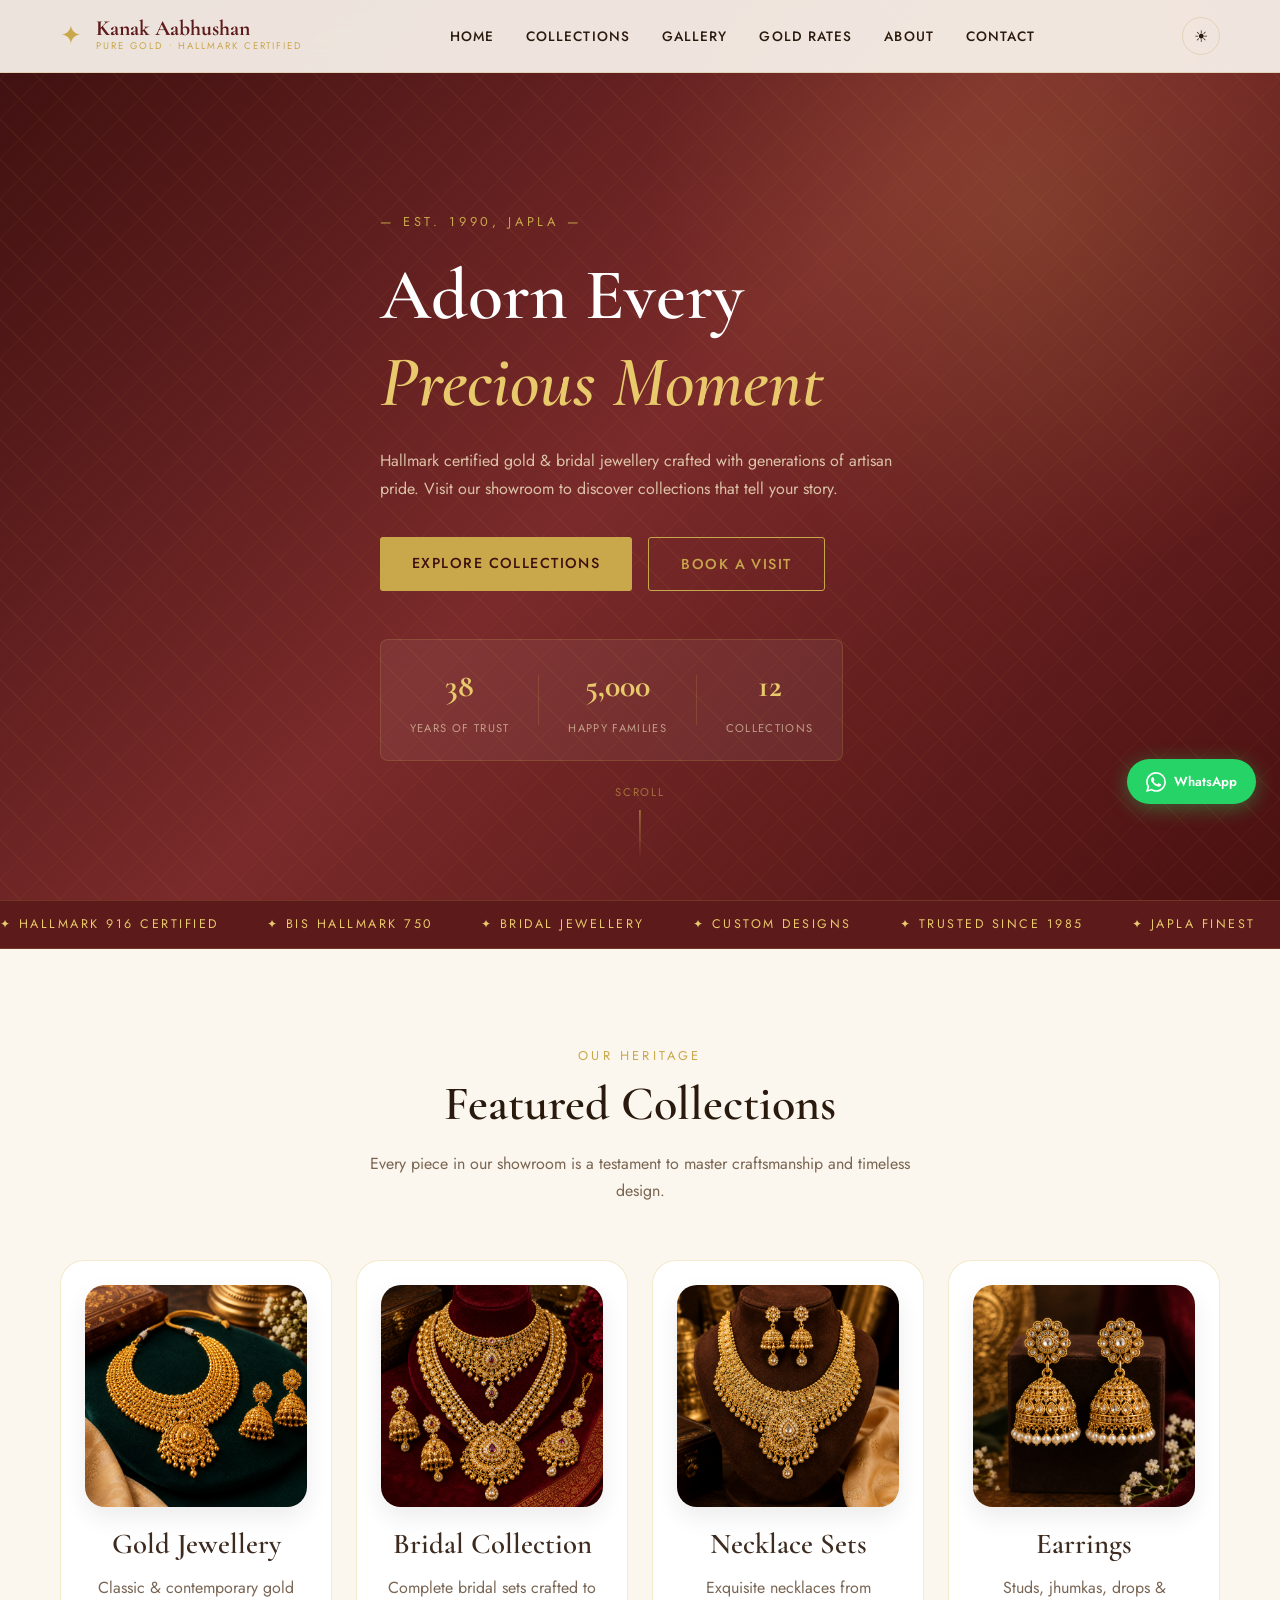
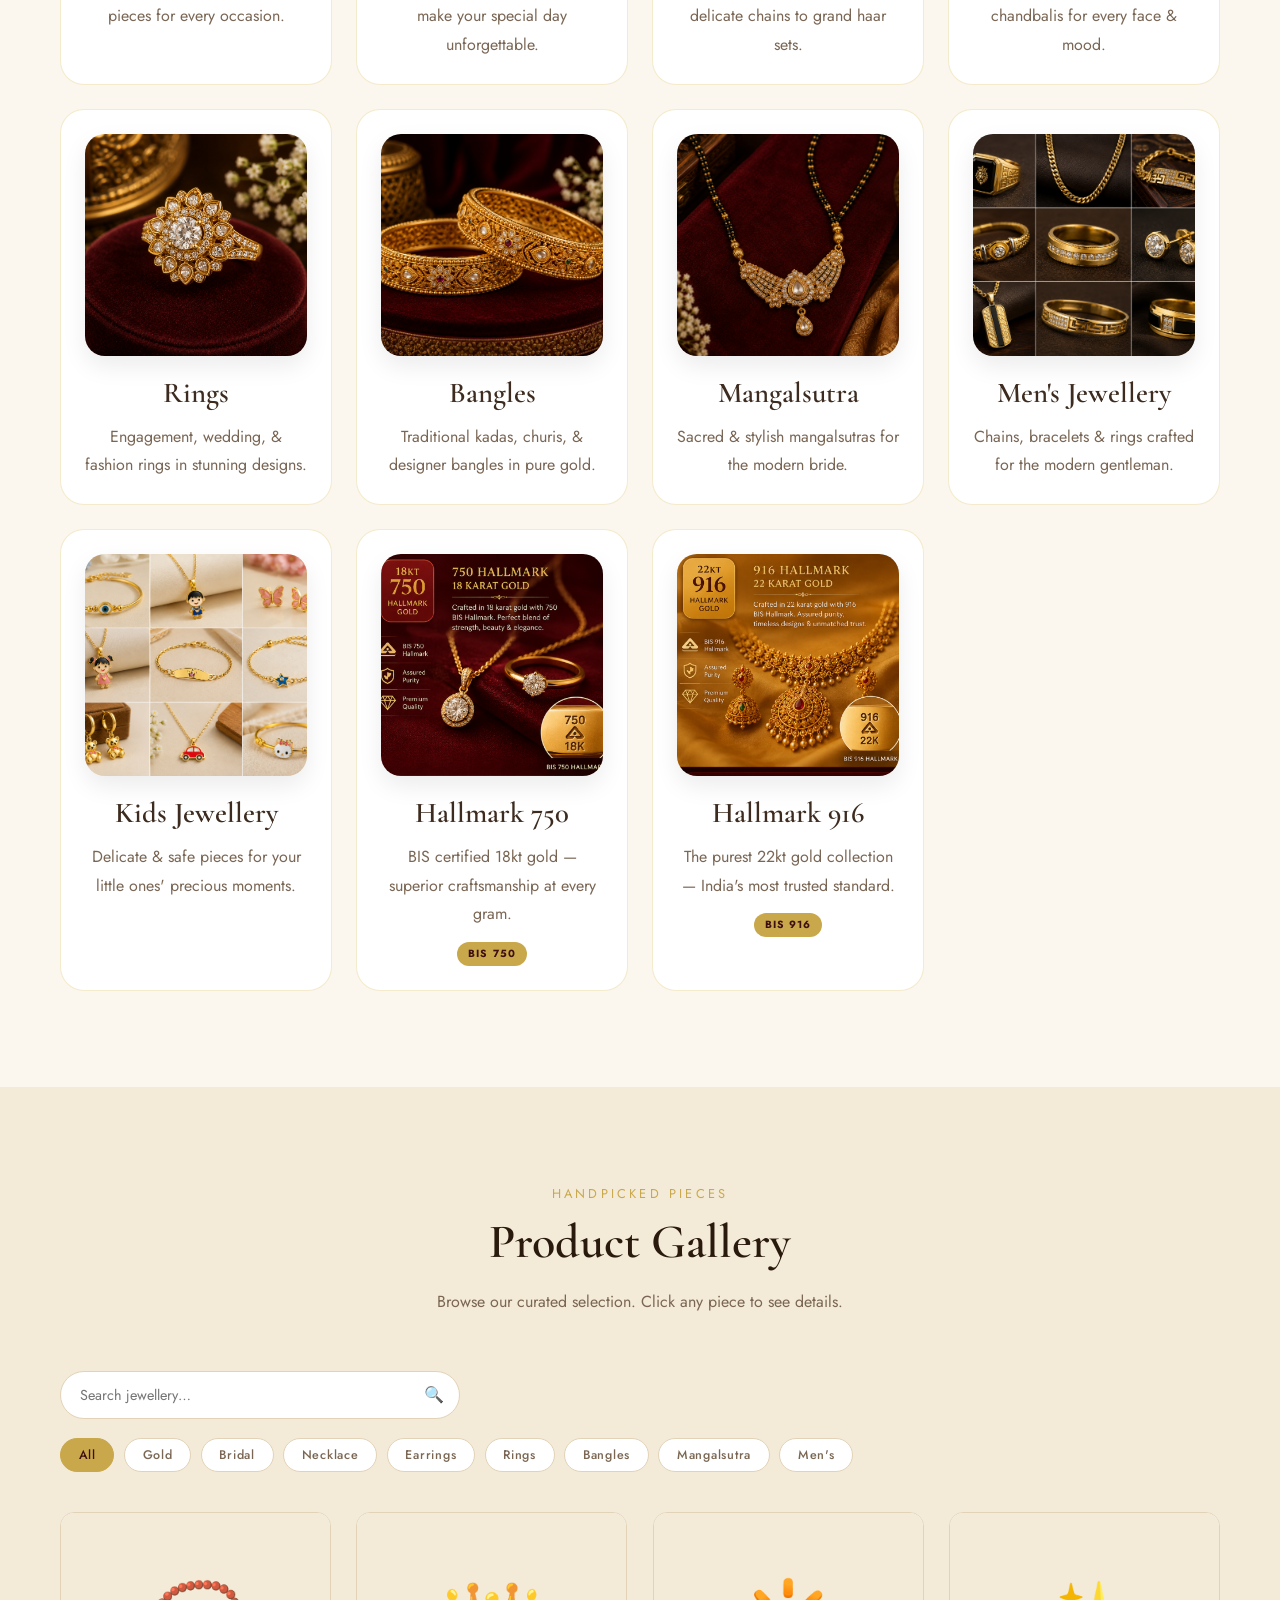
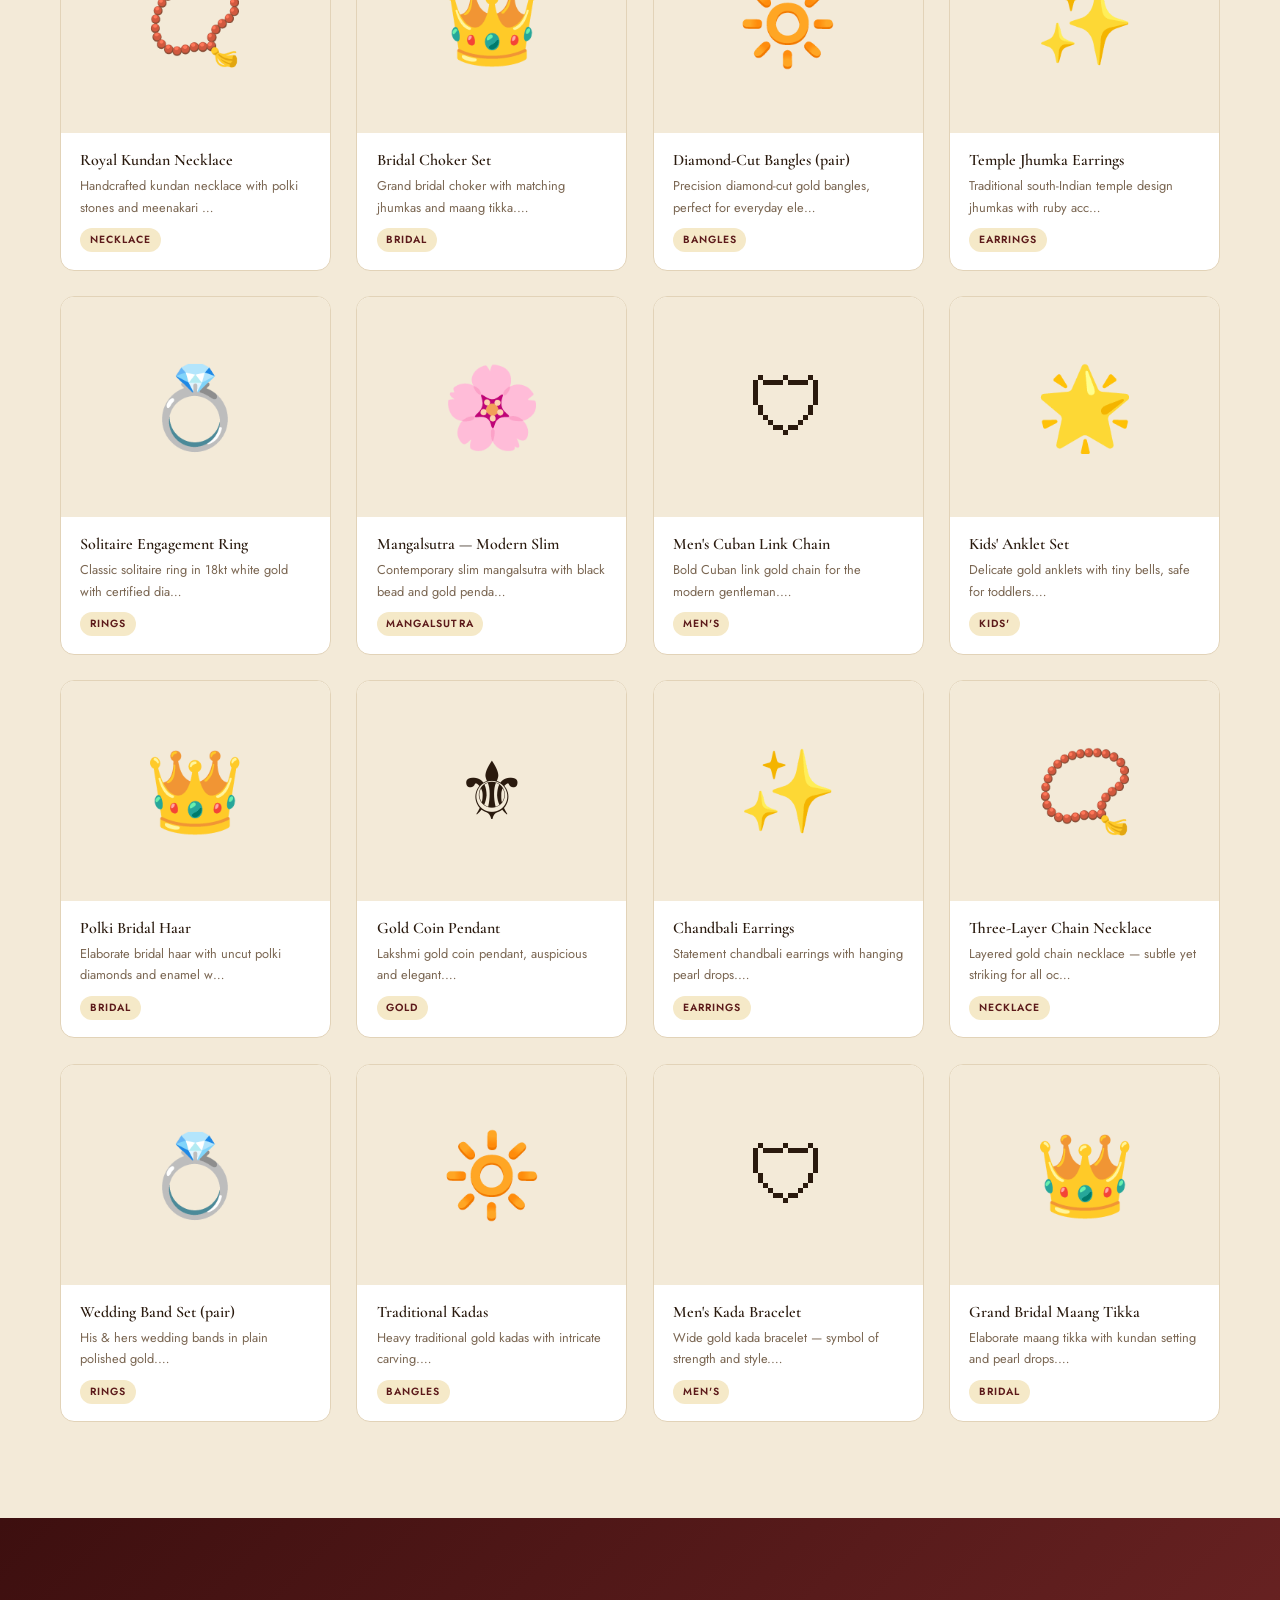
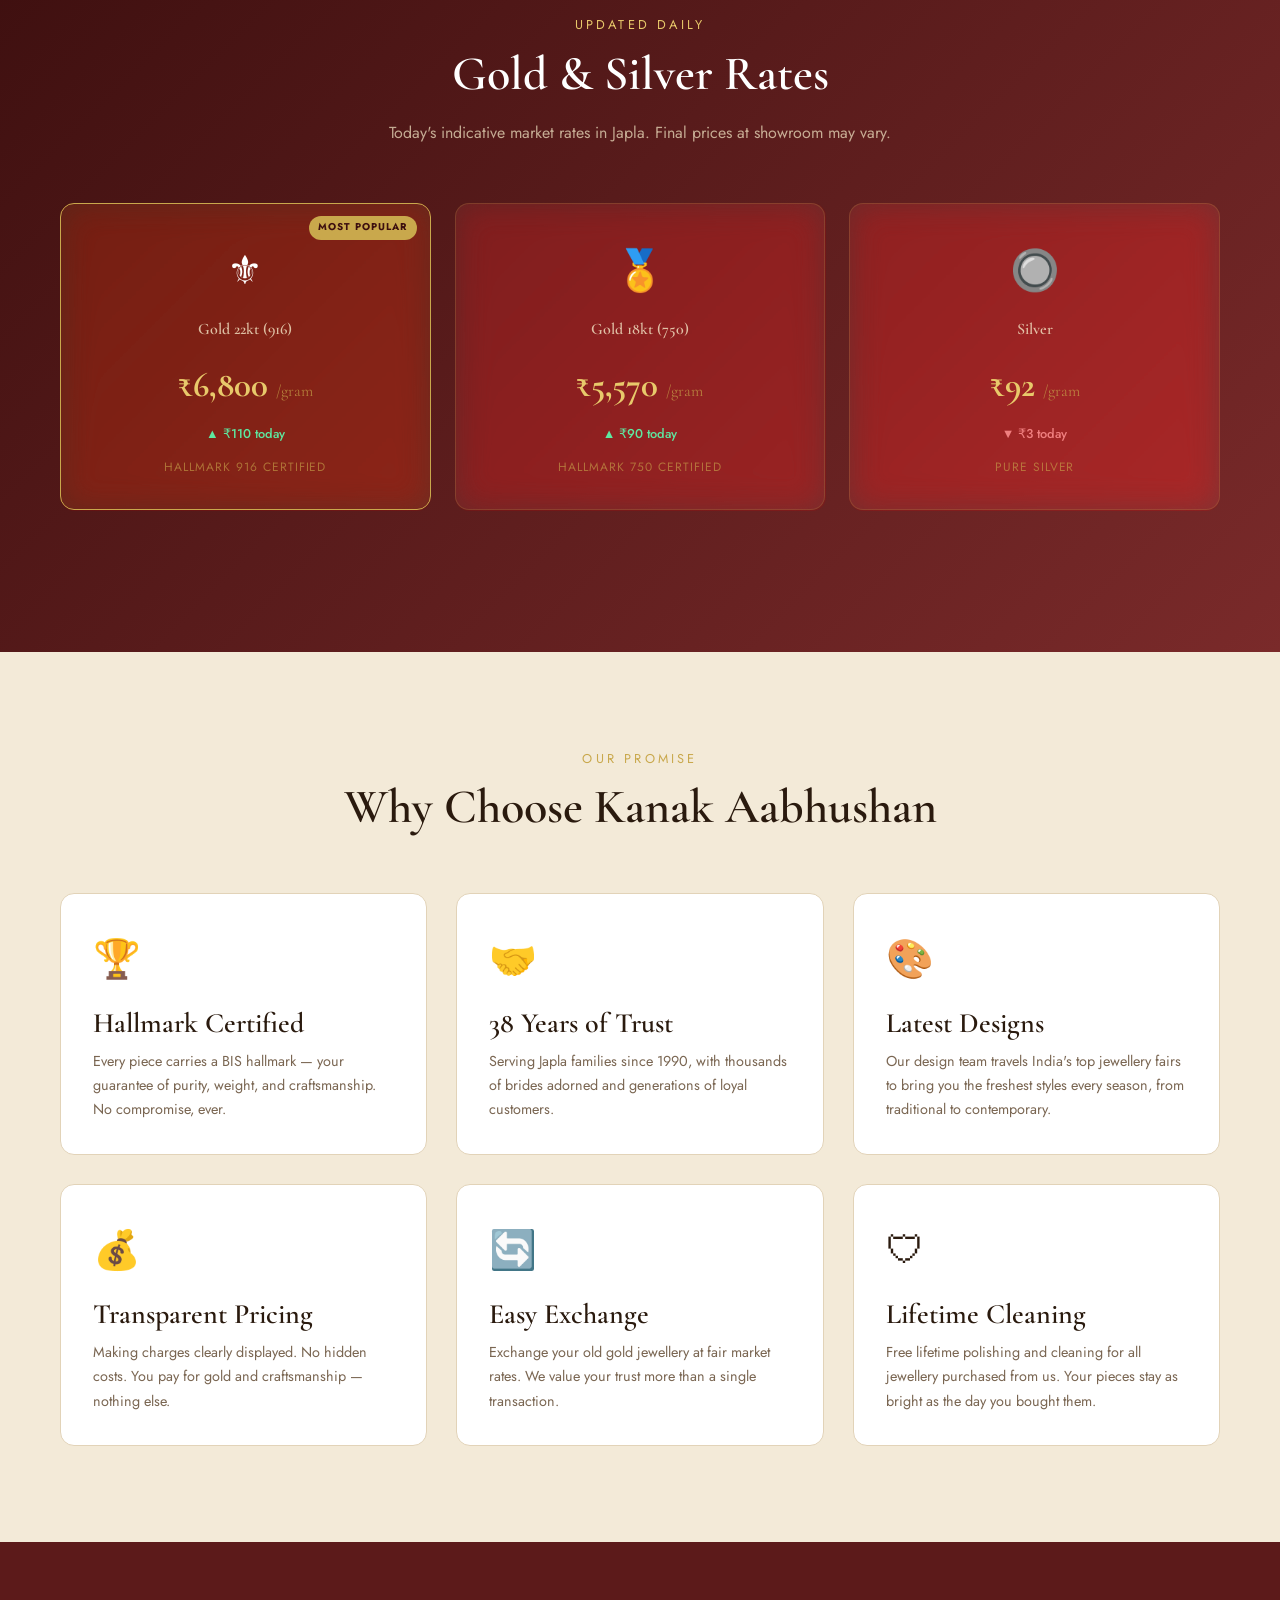
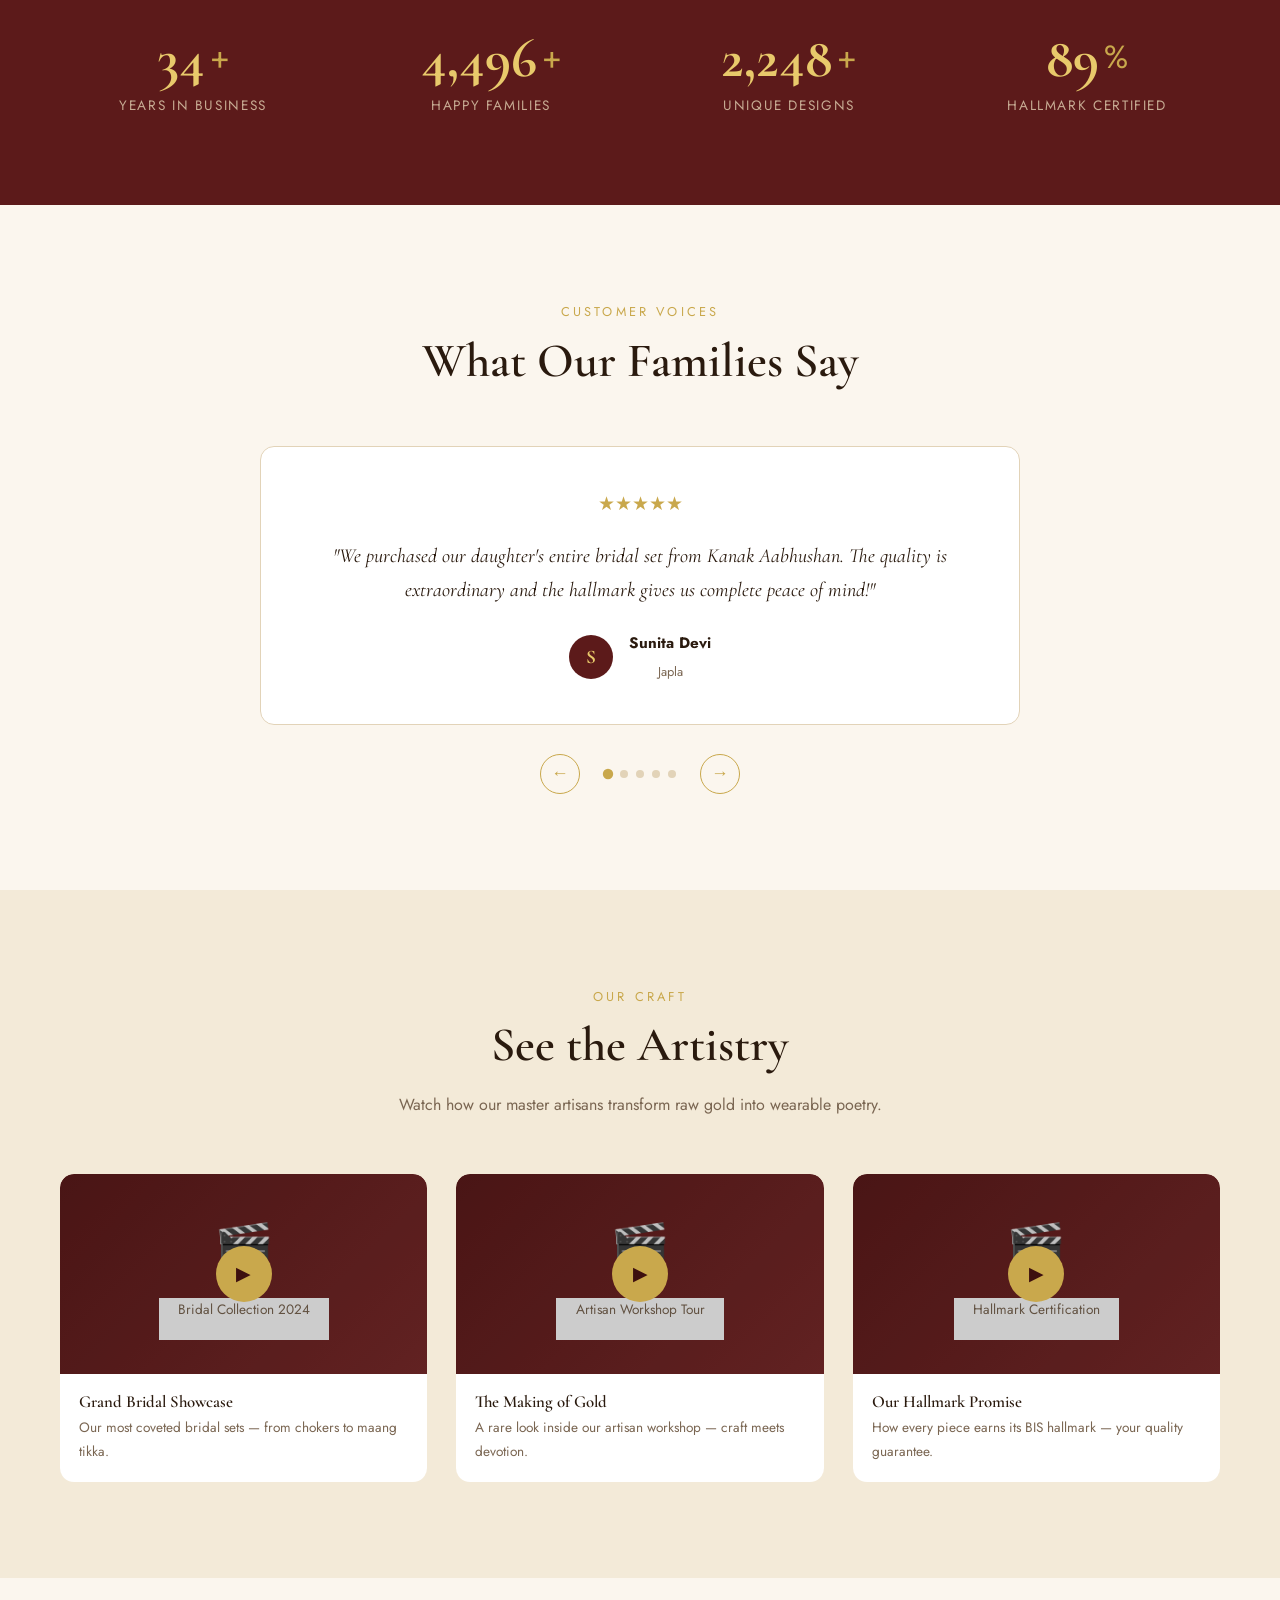
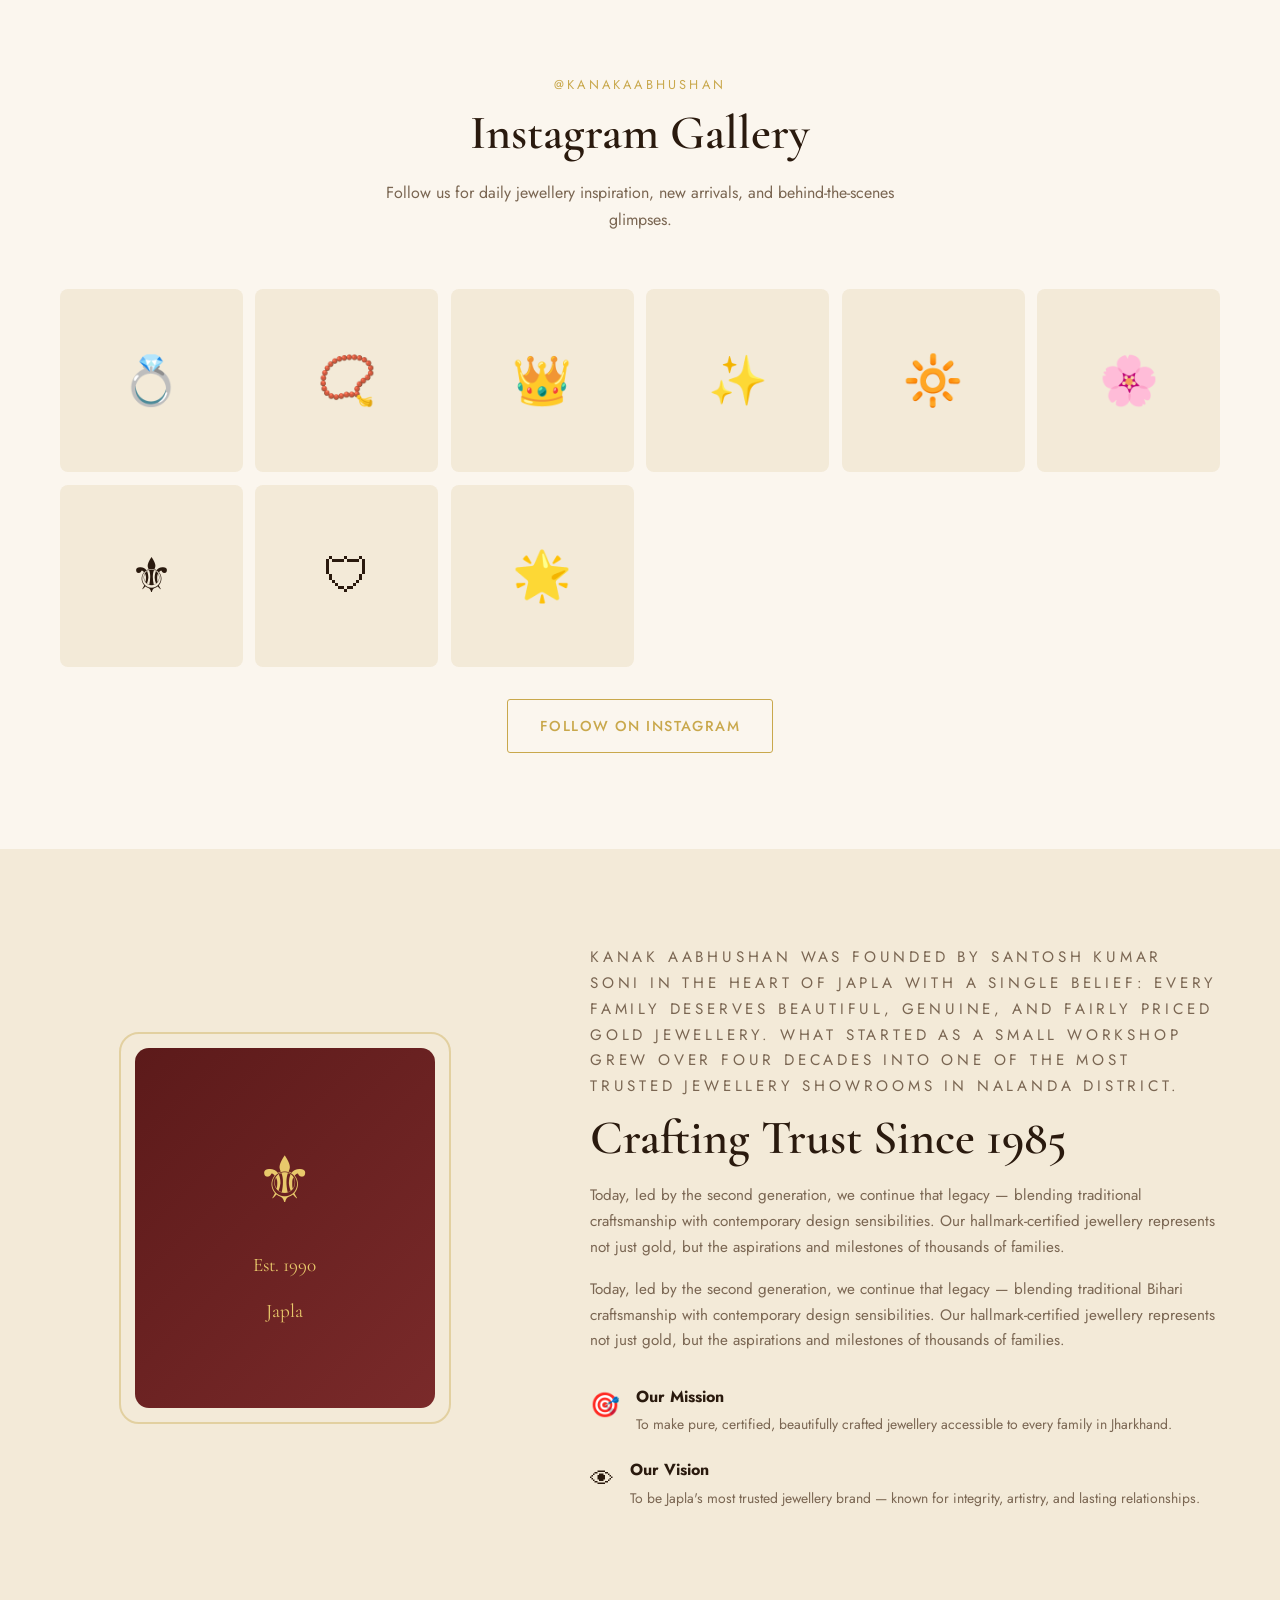
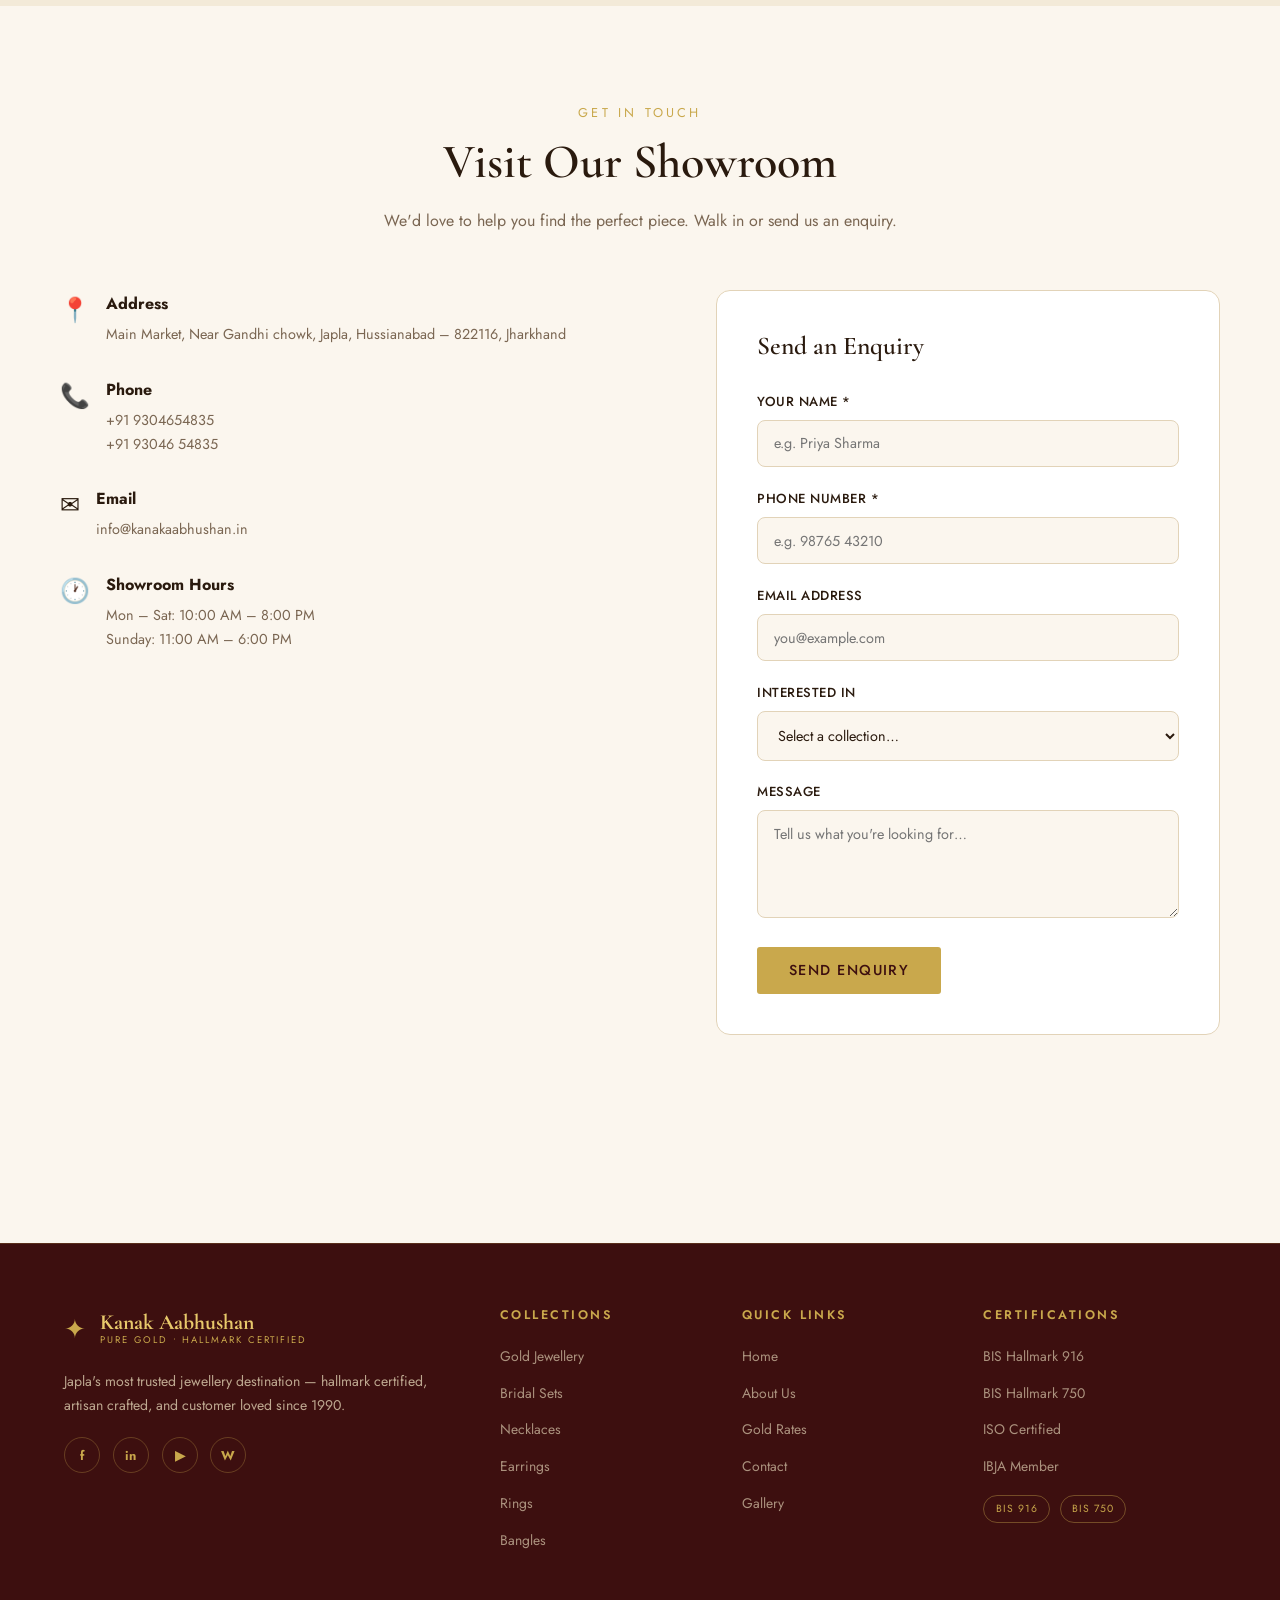
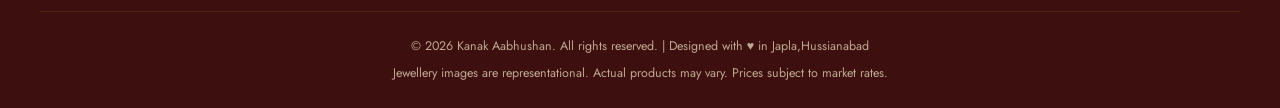
==== index.html @ 6d6f7b76 "Kanak Aabhushan Website" ====
<!DOCTYPE html>
<html lang="en">
<head>
  <meta charset="UTF-8" />
  <meta name="viewport" content="width=device-width, initial-scale=1.0" />
  <meta name="description" content="Kanak Aabhushan – Premium Indian Jewellery Showroom. Hallmark certified gold, bridal, and diamond jewellery in a wide range of collections." />
  <meta name="keywords" content="gold jewellery, bridal jewellery, hallmark jewellery, Indian jewellery, necklace, bangles, rings, mangalsutra" />
  <meta name="author" content="Kanak Aabhushan" />
  <title>Kanak Aabhushan | Premium Indian Jewellery Showroom</title>
  <link rel="preconnect" href="https://fonts.googleapis.com" />
  <link rel="preconnect" href="https://fonts.gstatic.com" crossorigin />
  <link href="https://fonts.googleapis.com/css2?family=Cormorant+Garamond:ital,wght@0,300;0,400;0,500;0,600;0,700;1,400;1,600&family=Jost:wght@300;400;500;600&display=swap" rel="stylesheet" />
  <link rel="stylesheet" href="style.css" />
</head>
<body class="light-mode">

  <!-- ░░ LOADING SCREEN ░░ -->
  <div id="loader" class="loader">
    <div class="loader-inner">
      <div class="loader-logo">
        <span class="loader-ka">कनक</span>
        <span class="loader-en">Kanak Aabhushan</span>
      </div>
      <div class="loader-bar"><div class="loader-fill"></div></div>
    </div>
  </div>

  <!-- ░░ WHATSAPP BUTTON ░░ -->
  <a href="https://wa.me/9142629478?text=Hello%20Kanak%20Aabhushan%2C%20I%20am%20interested%20in%20your%20jewellery%20collections." target="_blank" class="whatsapp-btn" aria-label="Chat on WhatsApp">
    <svg xmlns="http://www.w3.org/2000/svg" viewBox="0 0 24 24" fill="currentColor"><path d="M17.472 14.382c-.297-.149-1.758-.867-2.03-.967-.273-.099-.471-.148-.67.15-.197.297-.767.966-.94 1.164-.173.199-.347.223-.644.075-.297-.15-1.255-.463-2.39-1.475-.883-.788-1.48-1.761-1.653-2.059-.173-.297-.018-.458.13-.606.134-.133.298-.347.446-.52.149-.174.198-.298.298-.497.099-.198.05-.371-.025-.52-.075-.149-.669-1.612-.916-2.207-.242-.579-.487-.5-.669-.51-.173-.008-.371-.01-.57-.01-.198 0-.52.074-.792.372-.272.297-1.04 1.016-1.04 2.479 0 1.462 1.065 2.875 1.213 3.074.149.198 2.096 3.2 5.077 4.487.709.306 1.262.489 1.694.625.712.227 1.36.195 1.871.118.571-.085 1.758-.719 2.006-1.413.248-.694.248-1.289.173-1.413-.074-.124-.272-.198-.57-.347m-5.421 7.403h-.004a9.87 9.87 0 01-5.031-1.378l-.361-.214-3.741.982.998-3.648-.235-.374a9.86 9.86 0 01-1.51-5.26c.001-5.45 4.436-9.884 9.888-9.884 2.64 0 5.122 1.03 6.988 2.898a9.825 9.825 0 012.893 6.994c-.003 5.45-4.437 9.884-9.885 9.884m8.413-18.297A11.815 11.815 0 0012.05 0C5.495 0 .16 5.335.157 11.892c0 2.096.547 4.142 1.588 5.945L.057 24l6.305-1.654a11.882 11.882 0 005.683 1.448h.005c6.554 0 11.89-5.335 11.893-11.893a11.821 11.821 0 00-3.48-8.413z"/></svg>
    <span>WhatsApp</span>
  </a>

  <!-- ░░ BACK TO TOP ░░ -->
  <button id="backToTop" class="back-to-top" aria-label="Back to top">&#8679;</button>

  <!-- ░░ HEADER / NAV ░░ -->
  <header class="header" id="header">
    <nav class="navbar container">
      <a href="#home" class="logo">
        <span class="logo-symbol">✦</span>
        <div class="logo-text">
          <span class="logo-main">Kanak Aabhushan</span>
          <span class="logo-sub">Pure Gold &bull; Hallmark Certified</span>
        </div>
      </a>

      <ul class="nav-links" id="navLinks">
        <li><a href="#home">Home</a></li>
        <li><a href="#collections">Collections</a></li>
        <li><a href="#gallery">Gallery</a></li>
        <li><a href="#rates">Gold Rates</a></li>
        <li><a href="#about">About</a></li>
        <li><a href="#contact">Contact</a></li>
     
      </ul>

      <div class="nav-actions">
        <button id="themeToggle" class="theme-toggle" aria-label="Toggle dark mode">
          <span class="sun">☀</span><span class="moon">☾</span>
        </button>
        <button class="hamburger" id="hamburger" aria-label="Open menu" aria-expanded="false">
          <span></span><span></span><span></span>
        </button>
      </div>
    </nav>
  </header>

  <!-- ░░ HERO ░░ -->
  <section class="hero" id="home">
    <div class="hero-bg">
      <div class="hero-pattern"></div>
      <div class="hero-glow"></div>
    </div>
    <div class="hero-content container">
      <p class="hero-eyebrow reveal-up">— Est. 1990, kanak AAbhushan —</p>
      <h1 class="hero-title reveal-up">
        Adorn Every<br />
        <em>Precious Moment</em>
      </h1>
      <p class="hero-desc reveal-up">Hallmark certified gold &amp; bridal jewellery crafted with generations of artisan pride. Visit our showroom to discover collections that tell your story.</p>
      <div class="hero-cta reveal-up">
        <a href="#collections" class="btn btn-primary">Explore Collections</a>
        <a href="#contact" class="btn btn-outline">Book a Visit</a>
      </div>
      <div class="hero-stats reveal-up">
        <div class="stat"><span class="stat-num" data-target="38">0</span><span class="stat-label">Years of Trust</span></div>
        <div class="stat-divider"></div>
        <div class="stat"><span class="stat-num" data-target="5000">0</span><span class="stat-label">Happy Families</span></div>
        <div class="stat-divider"></div>
        <div class="stat"><span class="stat-num" data-target="12">0</span><span class="stat-label">Collections</span></div>
      </div>
    </div>
    <div class="hero-scroll-hint">
      <span>Scroll</span><div class="scroll-line"></div>
    </div>
  </section>

  <!-- ░░ MARQUEE STRIP ░░ -->
  <div class="marquee-strip">
    <div class="marquee-track">
      <span>✦ Hallmark 916 Certified</span>
      <span>✦ BIS Hallmark 750</span>
      <span>✦ Bridal Jewellery</span>
      <span>✦ Custom Designs</span>
      <span>✦ Trusted Since 1985</span>
      <span>✦ Japla Finest</span>
      <span>✦ Hallmark 916 Certified</span>
      <span>✦ BIS Hallmark 750</span>
      <span>✦ Bridal Jewellery</span>
      <span>✦ Custom Designs</span>
      <span>✦ Trusted Since 1985</span>
      <span>✦ Japla Finest</span>
    </div>
  </div>

  <!-- ░░ FEATURED COLLECTIONS ░░ -->
  <section class="section collections-section" id="collections">
  <div class="container">
    <div class="section-head">
      <p class="section-eyebrow reveal-up">Our Heritage</p>
      <h2 class="section-title reveal-up">Featured Collections</h2>
      <p class="section-desc reveal-up">
        Every piece in our showroom is a testament to master craftsmanship and timeless design.
      </p>
    </div>

    <div class="collections-grid">

      <div class="collection-card reveal-up" data-category="gold">
        <div class="collection-image">
          <img src="images/gold jewellary.png" alt="Gold Jewellery">
        </div>
        <h3>Gold Jewellery</h3>
        <p>Classic &amp; contemporary gold pieces for every occasion.</p>
      </div>

      <div class="collection-card reveal-up" data-category="bridal">
        <div class="collection-image">
          <img src="images/bridal collection.png" alt="Bridal Collection">
        </div>
        <h3>Bridal Collection</h3>
        <p>Complete bridal sets crafted to make your special day unforgettable.</p>
      </div>

      <div class="collection-card reveal-up" data-category="necklace">
        <div class="collection-image">
          <img src="images/necklace.jpg" alt="Necklace Sets">
        </div>
        <h3>Necklace Sets</h3>
        <p>Exquisite necklaces from delicate chains to grand haar sets.</p>
      </div>

      <div class="collection-card reveal-up" data-category="earrings">
        <div class="collection-image">
          <img src="images/earring.png" alt="Earrings">
        </div>
        <h3>Earrings</h3>
        <p>Studs, jhumkas, drops &amp; chandbalis for every face &amp; mood.</p>
      </div>

      <div class="collection-card reveal-up" data-category="rings">
        <div class="collection-image">
          <img src="images/ring.png" alt="Rings">
        </div>
        <h3>Rings</h3>
        <p>Engagement, wedding, &amp; fashion rings in stunning designs.</p>
      </div>

      <div class="collection-card reveal-up" data-category="bangles">
        <div class="collection-image">
          <img src="images/bangles.png" alt="Bangles">
        </div>
        <h3>Bangles</h3>
        <p>Traditional kadas, churis, &amp; designer bangles in pure gold.</p>
      </div>

      <div class="collection-card reveal-up" data-category="mangalsutra">
        <div class="collection-image">
          <img src="images/mangalsutra.png" alt="Mangalsutra">
        </div>
        <h3>Mangalsutra</h3>
        <p>Sacred &amp; stylish mangalsutras for the modern bride.</p>
      </div>

      <div class="collection-card reveal-up" data-category="mens">
        <div class="collection-image">
          <img src="images/mens jewellery.png" alt="Men's Jewellery">
        </div>
        <h3>Men's Jewellery</h3>
        <p>Chains, bracelets &amp; rings crafted for the modern gentleman.</p>
      </div>

      <div class="collection-card reveal-up" data-category="kids">
        <div class="collection-image">
          <img src="images/kids jewellery.png" alt="Kids Jewellery">
        </div>
        <h3>Kids Jewellery</h3>
        <p>Delicate &amp; safe pieces for your little ones' precious moments.</p>
      </div>

      <div class="collection-card reveal-up hallmark-card" data-category="hallmark750">
        <div class="collection-image">
          <img src="images/750.png" alt="Hallmark 750">
        </div>
        <h3>Hallmark 750</h3>
        <p>BIS certified 18kt gold — superior craftsmanship at every gram.</p>
        <span class="hallmark-badge">BIS 750</span>
      </div>

      <div class="collection-card reveal-up hallmark-card" data-category="hallmark916">
        <div class="collection-image">
          <img src="images/916.png" alt="Hallmark 916">
        </div>
        <h3>Hallmark 916</h3>
        <p>The purest 22kt gold collection — India's most trusted standard.</p>
        <span class="hallmark-badge">BIS 916</span>
      </div>

    </div>
  </div>
</section>

  <!-- ░░ PRODUCT GALLERY ░░ -->
  <section class="section gallery-section" id="gallery">
    <div class="container">
      <div class="section-head">
        <p class="section-eyebrow reveal-up">Handpicked Pieces</p>
        <h2 class="section-title reveal-up">Product Gallery</h2>
        <p class="section-desc reveal-up">Browse our curated selection. Click any piece to see details.</p>
      </div>

      <!-- Search & Filter -->
      <div class="gallery-controls reveal-up">
        <div class="search-box">
          <input type="text" id="productSearch" placeholder="Search jewellery…" aria-label="Search products" />
          <span class="search-icon">🔍</span>
        </div>
        <div class="filter-tabs" role="tablist">
          <button class="filter-btn active" data-filter="all" role="tab">All</button>
          <button class="filter-btn" data-filter="gold" role="tab">Gold</button>
          <button class="filter-btn" data-filter="bridal" role="tab">Bridal</button>
          <button class="filter-btn" data-filter="necklace" role="tab">Necklace</button>
          <button class="filter-btn" data-filter="earrings" role="tab">Earrings</button>
          <button class="filter-btn" data-filter="rings" role="tab">Rings</button>
          <button class="filter-btn" data-filter="bangles" role="tab">Bangles</button>
          <button class="filter-btn" data-filter="mangalsutra" role="tab">Mangalsutra</button>
          <button class="filter-btn" data-filter="mens" role="tab">Men's</button>
        </div>
      </div>

      <div class="products-grid" id="productsGrid">
        <!-- Products injected by JS -->
      </div>
      <p class="no-results" id="noResults" style="display:none;">No jewellery found. Try a different search or filter.</p>
    </div>
  </section>

  <!-- ░░ PRODUCT MODAL ░░ -->
  <div class="modal-overlay" id="productModal" role="dialog" aria-modal="true" aria-label="Product details">
    <div class="modal-card">
      <button class="modal-close" id="modalClose" aria-label="Close">&times;</button>
      <div class="modal-img-wrap"><img id="modalImg" src="" alt="" loading="lazy" /></div>
      <div class="modal-info">
        <span class="modal-badge" id="modalBadge"></span>
        <h3 id="modalName"></h3>
        <p id="modalDesc"></p>
        <div class="modal-meta">
          <span id="modalWeight"></span>
          <span id="modalPurity"></span>
        </div>
        <a href="#contact" class="btn btn-primary modal-enquiry" id="modalEnquiry">Enquire Now</a>
      </div>
    </div>
  </div>

  <!-- ░░ GOLD & SILVER RATES ░░ -->
  <section class="section rates-section" id="rates">
    <div class="container">
      <div class="section-head">
        <p class="section-eyebrow reveal-up">Updated Daily</p>
        <h2 class="section-title reveal-up">Gold &amp; Silver Rates</h2>
        <p class="section-desc reveal-up">Today's indicative market rates in Japla. Final prices at showroom may vary.</p>
      </div>
      <div class="rates-grid">
        
        <div class="rate-card glass reveal-up featured-rate">
          <div class="rate-badge">Most Popular</div>
          <div class="rate-icon">⚜</div>
          <h3>Gold 22kt (916)</h3>
          <div class="rate-value" id="rate22kt">₹6,800 <span>/gram</span></div>
          <div class="rate-change up">▲ ₹110 today</div>
          <p class="rate-note">Hallmark 916 Certified</p>
        </div>
        <div class="rate-card glass reveal-up">
          <div class="rate-icon">🏅</div>
          <h3>Gold 18kt (750)</h3>
          <div class="rate-value" id="rate18kt">₹5,570 <span>/gram</span></div>
          <div class="rate-change up">▲ ₹90 today</div>
          <p class="rate-note">Hallmark 750 Certified</p>
        </div>
        <div class="rate-card glass reveal-up">
          <div class="rate-icon">🔘</div>
          <h3>Silver </h3>
          <div class="rate-value" id="rateSilver">₹92 <span>/gram</span></div>
          <div class="rate-change down">▼ ₹3 today</div>
          <p class="rate-note">Pure Silver</p>
        </div>
      </div>
      <p class="rates-disclaimer reveal-up">* Rates are indicative only. Prices include making charges at showroom. GST applicable as per government norms. Last updated: <span id="rateUpdateTime"></span></p>
    </div>
  </section>

  <!-- ░░ WHY CHOOSE US ░░ -->
  <section class="section why-section">
    <div class="container">
      <div class="section-head">
        <p class="section-eyebrow reveal-up">Our Promise</p>
        <h2 class="section-title reveal-up">Why Choose Kanak Aabhushan</h2>
      </div>
      <div class="why-grid">
        <div class="why-card reveal-up">
          <div class="why-icon">🏆</div>
          <h3>Hallmark Certified</h3>
          <p>Every piece carries a BIS hallmark — your guarantee of purity, weight, and craftsmanship. No compromise, ever.</p>
        </div>
        <div class="why-card reveal-up">
          <div class="why-icon">🤝</div>
          <h3>38 Years of Trust</h3>
          <p>Serving Japla families since 1990, with thousands of brides adorned and generations of loyal customers.</p>
        </div>
        <div class="why-card reveal-up">
          <div class="why-icon">🎨</div>
          <h3>Latest Designs</h3>
          <p>Our design team travels India's top jewellery fairs to bring you the freshest styles every season, from traditional to contemporary.</p>
        </div>
        <div class="why-card reveal-up">
          <div class="why-icon">💰</div>
          <h3>Transparent Pricing</h3>
          <p>Making charges clearly displayed. No hidden costs. You pay for gold and craftsmanship — nothing else.</p>
        </div>
        <div class="why-card reveal-up">
          <div class="why-icon">🔄</div>
          <h3>Easy Exchange</h3>
          <p>Exchange your old gold jewellery at fair market rates. We value your trust more than a single transaction.</p>
        </div>
        <div class="why-card reveal-up">
          <div class="why-icon">🛡</div>
          <h3>Lifetime Cleaning</h3>
          <p>Free lifetime polishing and cleaning for all jewellery purchased from us. Your pieces stay as bright as the day you bought them.</p>
        </div>
      </div>
    </div>
  </section>

  <!-- ░░ ANIMATED COUNTERS ░░ -->
  <section class="section counters-section">
    <div class="container counters-grid">
      <div class="counter-item reveal-up">
        <span class="counter-num" data-target="38">0</span>
        <span class="counter-plus">+</span>
        <p>Years in Business</p>
      </div>
      <div class="counter-item reveal-up">
        <span class="counter-num" data-target="5000">0</span>
        <span class="counter-plus">+</span>
        <p>Happy Families</p>
      </div>
      <div class="counter-item reveal-up">
        <span class="counter-num" data-target="2500">0</span>
        <span class="counter-plus">+</span>
        <p>Unique Designs</p>
      </div>
      <div class="counter-item reveal-up">
        <span class="counter-num" data-target="100">0</span>
        <span class="counter-plus">%</span>
        <p>Hallmark Certified</p>
      </div>
    </div>
  </section>

  <!-- ░░ TESTIMONIALS ░░ -->
  <section class="section testimonials-section" id="testimonials">
    <div class="container">
      <div class="section-head">
        <p class="section-eyebrow reveal-up">Customer Voices</p>
        <h2 class="section-title reveal-up">What Our Families Say</h2>
      </div>
      <div class="testimonials-slider">
        <div class="testimonial-track" id="testimonialTrack">
          <div class="testimonial-slide">
            <div class="stars">★★★★★</div>
            <p class="testimonial-text">"We purchased our daughter's entire bridal set from Kanak Aabhushan. The quality is extraordinary and the hallmark gives us complete peace of mind. Highly recommended to every family in Japla!"</p>
            <div class="testimonial-author">
              <div class="author-avatar">S</div>
              <div><strong>Sunita Devi</strong><span>Japla</span></div>
            </div>
          </div>
          <div class="testimonial-slide">
            <div class="stars">★★★★★</div>
            <p class="testimonial-text">"Incredible collection and very honest staff. They explained every detail about purity and making charges without any pressure. My wife was overjoyed with her anniversary gift."</p>
            <div class="testimonial-author">
              <div class="author-avatar">R</div>
              <div><strong>Rajesh Kumar</strong><span>Japla</span></div>
            </div>
          </div>
          <div class="testimonial-slide">
            <div class="stars">★★★★★</div>
            <p class="testimonial-text">"The 916 hallmark collection is simply stunning. The designs are modern yet traditionally rooted. We exchanged old jewellery at a fair price and the process was completely transparent."</p>
            <div class="testimonial-author">
              <div class="author-avatar">P</div>
              <div><strong>Priya Singh</strong><span>Japla</span></div>
            </div>
          </div>
          <div class="testimonial-slide">
            <div class="stars">★★★★★</div>
            <p class="testimonial-text">"Three generations of our family have shopped here. The trust and quality Kanak Aabhushan offers is unmatched in the region. The staff treats you like family."</p>
            <div class="testimonial-author">
              <div class="author-avatar">A</div>
              <div><strong>Amita Pandey</strong><span>Japla</span></div>
            </div>
          </div>
          <div class="testimonial-slide">
            <div class="stars">★★★★★</div>
            <p class="testimonial-text">"Bought my engagement ring and my fiancée's necklace set here. Both pieces were exactly what we dreamed of. The craftsmen's attention to detail is visible in every single piece."</p>
            <div class="testimonial-author">
              <div class="author-avatar">V</div>
              <div><strong>Vikram Sharma</strong><span>Japla</span></div>
            </div>
          </div>
        </div>
        <div class="slider-controls">
          <button class="slider-btn" id="sliderPrev" aria-label="Previous testimonial">&#8592;</button>
          <div class="slider-dots" id="sliderDots"></div>
          <button class="slider-btn" id="sliderNext" aria-label="Next testimonial">&#8594;</button>
        </div>
      </div>
    </div>
  </section>

  <!-- ░░ VIDEO SHOWCASE ░░ -->
  <section class="section video-section">
    <div class="container">
      <div class="section-head">
        <p class="section-eyebrow reveal-up">Our Craft</p>
        <h2 class="section-title reveal-up">See the Artistry</h2>
        <p class="section-desc reveal-up">Watch how our master artisans transform raw gold into wearable poetry.</p>
      </div>
      <div class="video-grid">
        <div class="video-card reveal-up">
          <div class="video-thumb">
            <div class="video-overlay">
              <button class="play-btn" aria-label="Play video">▶</button>
            </div>
            <div class="video-placeholder">
              <span>🎬</span>
              <p>Bridal Collection 2024</p>
            </div>
          </div>
          <h4>Grand Bridal Showcase</h4>
          <p>Our most coveted bridal sets — from chokers to maang tikka.</p>
        </div>
        <div class="video-card reveal-up">
          <div class="video-thumb">
            <div class="video-overlay">
              <button class="play-btn" aria-label="Play video">▶</button>
            </div>
            <div class="video-placeholder">
              <span>🎬</span>
              <p>Artisan Workshop Tour</p>
            </div>
          </div>
          <h4>The Making of Gold</h4>
          <p>A rare look inside our artisan workshop — craft meets devotion.</p>
        </div>
        <div class="video-card reveal-up">
          <div class="video-thumb">
            <div class="video-overlay">
              <button class="play-btn" aria-label="Play video">▶</button>
            </div>
            <div class="video-placeholder">
              <span>🎬</span>
              <p>Hallmark Certification</p>
            </div>
          </div>
          <h4>Our Hallmark Promise</h4>
          <p>How every piece earns its BIS hallmark — your quality guarantee.</p>
        </div>
      </div>
    </div>
  </section>

  <!-- ░░ INSTAGRAM GALLERY ░░ -->
  <section class="section insta-section">
    <div class="container">
      <div class="section-head">
        <p class="section-eyebrow reveal-up">@kanakaabhushan</p>
        <h2 class="section-title reveal-up">Instagram Gallery</h2>
        <p class="section-desc reveal-up">Follow us for daily jewellery inspiration, new arrivals, and behind-the-scenes glimpses.</p>
      </div>
      <div class="insta-grid reveal-up" id="instaGrid">
        <!-- Injected by JS -->
      </div>
      <div class="text-center reveal-up" style="margin-top:2rem;">
        <a href="https://instagram.com/kanakaabhushan" target="_blank" class="btn btn-outline">Follow on Instagram</a>
      </div>
    </div>
  </section>

  <!-- ░░ ABOUT ░░ -->
  <section class="section about-section" id="about">
    <div class="container about-grid">
      <div class="about-visual reveal-up">
        <div class="about-img-frame">
          <div class="about-img-inner">
            <span class="about-emoji">⚜</span>
            <p>Est. 1990</p>
            <p>Japla</p>
          </div>
          <div class="about-accent-ring"></div>
        </div>
      </div>
      <div class="about-content reveal-up">
        <p class="section-eyebrow">Our Story</p>
        <h2 class="section-title" style="text-align:left;">Crafting Trust Since 1990</h2>
        <p>Kanak Aabhushan was founded by Santosh Soni in the heart of Japla with a single belief: every family deserves beautiful, genuine, and fairly priced gold jewellery. What started as a small workshop grew over four decades into one of the most trusted jewellery showrooms in Nalanda district.</p>
        <p style="margin-top:1rem;">Today, led by the second generation, we continue that legacy — blending traditional Bihari craftsmanship with contemporary design sensibilities. Our hallmark-certified jewellery represents not just gold, but the aspirations and milestones of thousands of families.</p>
        <div class="about-values">
          <div class="value-item">
            <span class="value-icon">🎯</span>
            <div>
              <strong>Our Mission</strong>
              <p>To make pure, certified, beautifully crafted jewellery accessible to every family in Bihar.</p>
            </div>
          </div>
          <div class="value-item">
            <span class="value-icon">👁</span>
            <div>
              <strong>Our Vision</strong>
              <p>To be Bihar's & Jharkhand's most trusted jewellery brand — known for integrity, artistry, and lasting relationships.</p>
            </div>
          </div>
        </div>
      </div>
    </div>
  </section>

  <!-- ░░ CONTACT ░░ -->
  <section class="section contact-section" id="contact">
    <div class="container">
      <div class="section-head">
        <p class="section-eyebrow reveal-up">Get in Touch</p>
        <h2 class="section-title reveal-up">Visit Our Showroom</h2>
        <p class="section-desc reveal-up">We'd love to help you find the perfect piece. Walk in or send us an enquiry.</p>
      </div>
      <div class="contact-grid">
        <div class="contact-info reveal-up">
          <div class="contact-item">
            <span class="contact-icon">📍</span>
            <div>
              <strong>Address</strong>
              <p>Main Market, Near Gandhi Chowk,<br />Japla, Nalanda – 822116, J</p>
            </div>
          </div>
          <div class="contact-item">
            <span class="contact-icon">📞</span>
            <div>
              <strong>Phone</strong>
              <p><a href="tel:+919305654835">+91 93056 54835</a><br /><a href="tel:+919304654835">+91 93046 54835</a></p>
            </div>
          </div>
          <div class="contact-item">
            <span class="contact-icon">✉</span>
            <div>
              <strong>Email</strong>
              <p><a href="mailto:kanak.aabhushan01@gmail.com">info@kanakaabhushan.in</a></p>
            </div>
          </div>
          <div class="contact-item">
            <span class="contact-icon">🕐</span>
            <div>
              <strong>Showroom Hours</strong>
              <p>Mon – Sat: 10:00 AM – 8:00 PM<br />Sunday: 11:00 AM – 6:00 PM</p>
            </div>
          </div>
          <!-- Google Maps -->
          <div class="map-embed">
            <iframe src="https://www.google.com/maps/embed?pb=!1m18!1m12!1m3!1d3629.729981736703!2d84.00059836110901!3d24.52942405328437!2m3!1f0!2f0!3f0!3m2!1i1024!2i768!4f13.1!3m3!1m2!1s0x398c470065b49b27%3A0x891d4a3666cf78f3!2sKanak%20Aabhushan%20Gandhi%20chowk%2C%20japla!5e0!3m2!1sen!2sin!4v1782287496369!5m2!1sen!2sin" width="600" height="450" style="border:0;" allowfullscreen="" loading="lazy" referrerpolicy="no-referrer-when-downgrade"></iframe>
          </div>
        </div>

        <form class="contact-form glass reveal-up" id="contactForm" novalidate>
          <h3>Send an Enquiry</h3>
          <div class="form-group">
            <label for="name">Your Name *</label>
            <input type="text" id="name" name="name" placeholder="e.g. Priya Sharma" required />
            <span class="form-error" id="nameError"></span>
          </div>
          <div class="form-group">
            <label for="phone">Phone Number *</label>
            <input type="tel" id="phone" name="phone" placeholder="e.g. 98765 43210" required pattern="[0-9]{10}" />
            <span class="form-error" id="phoneError"></span>
          </div>
          <div class="form-group">
            <label for="email">Email Address</label>
            <input type="email" id="email" name="email" placeholder="you@example.com" />
            <span class="form-error" id="emailError"></span>
          </div>
          <div class="form-group">
            <label for="interest">Interested In</label>
            <select id="interest" name="interest">
              <option value="">Select a collection…</option>
              <option>Gold Jewellery</option>
              <option>Bridal Collection</option>
              <option>Necklace Sets</option>
              <option>Earrings</option>
              <option>Rings</option>
              <option>Bangles</option>
              <option>Mangalsutra</option>
              <option>Men's Jewellery</option>
              <option>Kids Jewellery</option>
              <option>Hallmark 916</option>
              <option>Hallmark 750</option>
              <option>Custom Design</option>
            </select>
          </div>
          <div class="form-group">
            <label for="message">Message</label>
            <textarea id="message" name="message" rows="4" placeholder="Tell us what you're looking for…"></textarea>
          </div>
          <button type="submit" class="btn btn-primary" id="submitBtn">Send Enquiry</button>
          <div class="form-success" id="formSuccess" style="display:none;">
            <span>✅</span> Thank you! We'll contact you within 24 hours.
          </div>
        </form>
      </div>
    </div>
  </section>

  <!-- ░░ FOOTER ░░ -->
  <footer class="footer">
    <div class="footer-top container">
      <div class="footer-brand">
        <a href="#home" class="logo footer-logo">
          <span class="logo-symbol">✦</span>
          <div class="logo-text">
            <span class="logo-main">Kanak Aabhushan</span>
            <span class="logo-sub">Pure Gold &bull; Hallmark Certified</span>
          </div>
        </a>
        <p>Japla's most trusted jewellery destination — hallmark certified, artisan crafted, and customer loved since 1990.</p>
        <div class="social-links">
          <a href="#" aria-label="Facebook" class="social-link">f</a>
          <a href="#" aria-label="Instagram" class="social-link">in</a>
          <a href="#" aria-label="YouTube" class="social-link">▶</a>
          <a href="https://wa.me/9304654835" aria-label="WhatsApp" class="social-link">W</a>
        </div>
      </div>
      <div class="footer-links">
        <h4>Collections</h4>
        <ul>
          <li><a href="#collections">Gold Jewellery</a></li>
          <li><a href="#collections">Bridal Sets</a></li>
          <li><a href="#collections">Necklaces</a></li>
          <li><a href="#collections">Earrings</a></li>
          <li><a href="#collections">Rings</a></li>
          <li><a href="#collections">Bangles</a></li>
        </ul>
      </div>
      <div class="footer-links">
        <h4>Quick Links</h4>
        <ul>
          <li><a href="#home">Home</a></li>
          <li><a href="#about">About Us</a></li>
          <li><a href="#rates">Gold Rates</a></li>
          <li><a href="#contact">Contact</a></li>
          <li><a href="#gallery">Gallery</a></li>
        </ul>
      </div>
      <div class="footer-links">
        <h4>Certifications</h4>
        <ul>
          <li><a href="#">BIS Hallmark 916</a></li>
          <li><a href="#">BIS Hallmark 750</a></li>
          <li><a href="#">ISO Certified</a></li>
          <li><a href="#">IBJA Member</a></li>
        </ul>
        <div class="hallmark-badges">
          <span>BIS 916</span>
          <span>BIS 750</span>
        </div>
      </div>
    </div>
    <div class="footer-bottom container">
      <p>&copy; <span id="footerYear"></span> Kanak Aabhushan. All rights reserved. | Designed with ♥ in Japla,Hussianabad</p>
      <p>Jewellery images are representational. Actual products may vary. Prices subject to market rates.</p>
    </div>
  </footer>

  <script type="module" src="script.js"></script>
</body>
</html>
---- style.css ----
/* ============================================================
   KANAK AABHUSHAN — style.css
   Palette: Deep Maroon | Antique Gold | Cream | Off-White
   Fonts: Cormorant Garamond (display) + Jost (body)
   ============================================================ */

/* ── CSS CUSTOM PROPERTIES ─────────────────────────────────── */
:root {
  /* Colours */
  --gold:         #C9A84C;
  --gold-light:   #E8C96B;
  --gold-pale:    #F5E9C8;
  --maroon:       #5C1A1A;
  --maroon-deep:  #3D0F0F;
  --cream:        #FBF6EE;
  --cream-dark:   #F3EAD8;
  --white:        #FFFFFF;
  --text:         #2A1A0E;
  --text-muted:   #7A6652;
  --border:       #E2D3B8;

  /* Dark mode overrides declared further down */

  /* Spacing */
  --section-pad:  6rem 0;
  --container:    1200px;
  --radius:       14px;
  --radius-sm:    8px;

  /* Shadows */
  --shadow-sm:    0 2px 12px rgba(92,26,26,.08);
  --shadow-md:    0 8px 32px rgba(92,26,26,.14);
  --shadow-lg:    0 20px 60px rgba(92,26,26,.18);

  /* Transition */
  --ease:         cubic-bezier(.25,.8,.25,1);
  --t:            .35s var(--ease);
}

/* ── DARK MODE ──────────────────────────────────────────────── */
body.dark-mode {
  --cream:      #1A1009;
  --cream-dark: #231508;
  --white:      #1F1308;
  --text:       #F5E9C8;
  --text-muted: #C4A97A;
  --border:     #3D2A12;
  --shadow-sm:  0 2px 12px rgba(0,0,0,.35);
  --shadow-md:  0 8px 32px rgba(0,0,0,.45);
  --shadow-lg:  0 20px 60px rgba(0,0,0,.55);
}

/* ── RESET & BASE ───────────────────────────────────────────── */
*, *::before, *::after { box-sizing: border-box; margin: 0; padding: 0; }

html {
  scroll-behavior: smooth;
  font-size: 16px;
}

body {
  font-family: 'Jost', sans-serif;
  background: var(--cream);
  color: var(--text);
  line-height: 1.7;
  transition: background var(--t), color var(--t);
  overflow-x: hidden;
}

img { max-width: 100%; display: block; }
a  { text-decoration: none; color: inherit; }
button { cursor: pointer; border: none; background: none; }
ul { list-style: none; }

/* ── TYPOGRAPHY ─────────────────────────────────────────────── */
h1, h2, h3, h4 {
  font-family: 'Cormorant Garamond', serif;
  font-weight: 600;
  line-height: 1.2;
  color: var(--text);
}
h1 { font-size: clamp(2.6rem, 6vw, 4.5rem); }
h2 { font-size: clamp(2rem, 4vw, 3rem); }
h3 { font-size: clamp(1.3rem, 2.5vw, 1.75rem); }
em { font-style: italic; color: var(--gold); }

/* ── UTILITY ─────────────────────────────────────────────────── */
.container {
  max-width: var(--container);
  margin: 0 auto;
  padding: 0 20px;
}
.section      { padding: var(--section-pad); }
.text-center  { text-align: center; }
.glass {
  background: rgba(255,255,255,.06);
  backdrop-filter: blur(16px) saturate(180%);
  -webkit-backdrop-filter: blur(16px) saturate(180%);
  border: 1px solid rgba(201,168,76,.18);
}
body.dark-mode .glass {
  background: rgba(255,255,255,.04);
}

/* ── BUTTONS ─────────────────────────────────────────────────── */
.btn {
  display: inline-block;
  padding: .85rem 2rem;
  border-radius: 3px;
  font-family: 'Jost', sans-serif;
  font-size: .9rem;
  font-weight: 500;
  letter-spacing: .1em;
  text-transform: uppercase;
  transition: var(--t);
}
.btn-primary {
  background: var(--gold);
  color: var(--maroon-deep);
}
.btn-primary:hover {
  background: var(--gold-light);
  box-shadow: 0 6px 24px rgba(201,168,76,.4);
  transform: translateY(-2px);
}
.btn-outline {
  border: 1.5px solid var(--gold);
  color: var(--gold);
  background: transparent;
}
.btn-outline:hover {
  background: var(--gold);
  color: var(--maroon-deep);
  transform: translateY(-2px);
}

/* ── SECTION HEADERS ─────────────────────────────────────────── */
.section-head { text-align: center; margin-bottom: 3.5rem; }
.section-eyebrow {
  font-family: 'Jost', sans-serif;
  font-size: .8rem;
  letter-spacing: .25em;
  text-transform: uppercase;
  color: var(--gold);
  margin-bottom: .6rem;
}
.section-title { margin-bottom: 1rem; }
.section-desc  { color: var(--text-muted); max-width: 560px; margin: 0 auto; }

/* ── SCROLL ANIMATIONS ───────────────────────────────────────── */
.reveal-up {
  opacity: 0;
  transform: translateY(36px);
  transition: opacity .7s var(--ease), transform .7s var(--ease);
}
.reveal-up.visible {
  opacity: 1;
  transform: translateY(0);
}

/* ── LOADER ──────────────────────────────────────────────────── */
.loader {
  position: fixed; inset: 0; z-index: 9999;
  background: var(--maroon-deep);
  display: flex; align-items: center; justify-content: center;
  transition: opacity .6s ease, visibility .6s ease;
}
.loader.hidden { opacity: 0; visibility: hidden; }

.loader-inner { text-align: center; }
.loader-ka  {
  display: block;
  font-family: 'Cormorant Garamond', serif;
  font-size: 2rem; color: var(--gold-light);
  margin-bottom: .3rem;
}
.loader-en {
  display: block;
  font-family: 'Jost', sans-serif;
  font-size: .85rem; letter-spacing: .3em; text-transform: uppercase;
  color: rgba(229,199,107,.6);
  margin-bottom: 2rem;
}
.loader-bar {
  width: 180px; height: 2px;
  background: rgba(201,168,76,.25);
  border-radius: 2px; overflow: hidden; margin: 0 auto;
}
.loader-fill {
  height: 100%; width: 0;
  background: var(--gold);
  animation: loadFill 1.8s ease forwards;
}
@keyframes loadFill { to { width: 100%; } }

/* ── HEADER ──────────────────────────────────────────────────── */
.header {
  position: fixed; top: 0; left: 0; right: 0; z-index: 999;
  background: rgba(251,246,238,.92);
  backdrop-filter: blur(14px);
  border-bottom: 1px solid var(--border);
  transition: background var(--t), box-shadow var(--t);
}
body.dark-mode .header {
  background: rgba(26,16,9,.92);
}
.header.scrolled { box-shadow: var(--shadow-sm); }

.navbar {
  display: flex; align-items: center; justify-content: space-between;
  height: 72px;
}

/* Logo */
.logo {
  display: flex; align-items: center; gap: .9rem;
  text-decoration: none;
}
.logo-symbol {
  font-size: 1.6rem; color: var(--gold);
  animation: rotateSymbol 12s linear infinite;
}
@keyframes rotateSymbol { to { transform: rotate(360deg); } }
.logo-text { display: flex; flex-direction: column; }
.logo-main {
  font-family: 'Cormorant Garamond', serif;
  font-size: 1.35rem; font-weight: 700;
  color: var(--maroon); line-height: 1;
}
body.dark-mode .logo-main { color: var(--gold-light); }
.logo-sub {
  font-size: .6rem; letter-spacing: .2em; text-transform: uppercase;
  color: var(--gold); line-height: 1.4;
}

/* Nav links */
.nav-links {
  display: flex; gap: 2rem; align-items: center;
}
.nav-links a {
  font-size: .85rem; font-weight: 500; letter-spacing: .08em;
  text-transform: uppercase; color: var(--text);
  position: relative; padding-bottom: 2px;
  transition: color var(--t);
}
.nav-links a::after {
  content: ''; position: absolute; bottom: 0; left: 0;
  width: 0; height: 1.5px; background: var(--gold);
  transition: width var(--t);
}
.nav-links a:hover { color: var(--gold); }
.nav-links a:hover::after { width: 100%; }

/* Nav actions */
.nav-actions { display: flex; align-items: center; gap: 1rem; }

.theme-toggle {
  width: 38px; height: 38px; border-radius: 50%;
  display: flex; align-items: center; justify-content: center;
  border: 1.5px solid var(--border);
  font-size: 1rem; color: var(--text);
  transition: var(--t);
}
.theme-toggle:hover { border-color: var(--gold); color: var(--gold); }
body.light-mode .moon { display: none; }
body.dark-mode  .sun  { display: none; }

.hamburger {
  display: none; flex-direction: column; gap: 5px;
  width: 28px;
}
.hamburger span {
  display: block; height: 2px; background: var(--text);
  border-radius: 2px; transition: var(--t);
}
.hamburger.open span:nth-child(1) { transform: translateY(7px) rotate(45deg); }
.hamburger.open span:nth-child(2) { opacity: 0; }
.hamburger.open span:nth-child(3) { transform: translateY(-7px) rotate(-45deg); }

/* ── HERO ────────────────────────────────────────────────────── */
.hero {
  width:100%;
  min-height: 100vh;
  display: flex; align-items: center;
  position: relative; overflow: hidden;
  padding-top: 72px;
}
.hero-bg {
   position:absolute;
    top:0;
    left:0;
    width:100%;
    height:100%;
  background: linear-gradient(135deg, var(--maroon-deep) 0%, #7A2A2A 50%, #4A1010 100%);
}
.hero-pattern {
  position: absolute; inset: 0; opacity: .07;
  background-image:
    repeating-linear-gradient(45deg, var(--gold) 0, var(--gold) 1px, transparent 0, transparent 50%),
    repeating-linear-gradient(-45deg, var(--gold) 0, var(--gold) 1px, transparent 0, transparent 50%);
  background-size: 40px 40px;
}
.hero-glow {
  position: absolute; top: -20%; right: -10%;
  width: 60vw; height: 60vw;
  border-radius: 50%;
  background: radial-gradient(circle, rgba(201,168,76,.18) 0%, transparent 70%);
}

.hero-eyebrow {
  color: var(--gold); font-size: .8rem; letter-spacing: .3em;
  text-transform: uppercase; margin-bottom: 1.2rem;
}
.hero-title { color: var(--white); margin-bottom: 1.4rem; }
.hero-title em { color: var(--gold-light); }
.hero-desc { color: rgba(245,233,200,.8); max-width: 520px; margin-bottom: 2.2rem; }
.hero-cta { display: flex; gap: 1rem; flex-wrap: wrap; margin-bottom: 3rem; }

/* Hero stats */
.hero-stats {
  display: flex; gap: 0; align-items: center;
  background: rgba(255,255,255,.06);
  border: 1px solid rgba(201,168,76,.2);
  border-radius: var(--radius-sm);
  overflow: hidden; width: fit-content;
}
.stat { padding: 1.2rem 1.8rem; text-align: center; }
.stat-num {
  display: block;
  font-family: 'Cormorant Garamond', serif;
  font-size: 2rem; font-weight: 700; color: var(--gold-light);
}
.stat-label { font-size: .7rem; letter-spacing: .12em; text-transform: uppercase; color: rgba(245,233,200,.6); }
.stat-divider { width: 1px; height: 50px; background: rgba(201,168,76,.2); }

.hero-scroll-hint {
  position: absolute; bottom: 2.5rem; left: 50%; transform: translateX(-50%);
  display: flex; flex-direction: column; align-items: center; gap: .5rem;
  color: rgba(201,168,76,.6); font-size: .7rem; letter-spacing: .15em; text-transform: uppercase;
}
.scroll-line {
  width: 1px; height: 50px;
  background: linear-gradient(to bottom, var(--gold), transparent);
  animation: scrollPulse 2s ease infinite;
}
@keyframes scrollPulse { 0%,100%{opacity:.4;transform:scaleY(1)} 50%{opacity:1;transform:scaleY(1.1)} }

/* ── MARQUEE ─────────────────────────────────────────────────── */
.marquee-strip {
  background: var(--maroon);
  overflow: hidden; padding: .8rem 0;
  border-top: 1px solid rgba(201,168,76,.2);
  border-bottom: 1px solid rgba(201,168,76,.2);
}
.marquee-track {
  display: flex; gap: 3rem; white-space: nowrap;
  animation: marquee 28s linear infinite;
}
.marquee-track span {
  font-size: .78rem; letter-spacing: .2em; text-transform: uppercase;
  color: var(--gold-light);
}
@keyframes marquee { from { transform: translateX(0); } to { transform: translateX(-50%); } }

/* ── COLLECTIONS ─────────────────────────────────────────────── */
.collections-section { background: var(--cream); }
.collections-grid {
  display: grid;
  grid-template-columns: repeat(auto-fill, minmax(220px, 1fr));
  gap: 1.5rem;
}
.collection-card {
  background: var(--white);
  border: 1px solid var(--border);
  border-radius: var(--radius);
  padding: 2rem 1.5rem;
  text-align: center;
  position: relative; overflow: hidden;
  cursor: pointer;
  transition: var(--t);
}
.collection-card::before {
  content: ''; position: absolute; inset: 0;
  background: linear-gradient(135deg, rgba(201,168,76,.08), transparent);
  opacity: 0; transition: opacity var(--t);
}
.collection-card:hover { border-color: var(--gold); box-shadow: var(--shadow-md); transform: translateY(-6px); }
.collection-card:hover::before { opacity: 1; }
.collection-icon { font-size: 2.4rem; margin-bottom: 1rem; }
.collection-card h3 { font-size: 1.1rem; margin-bottom: .5rem; }
.collection-card p { font-size: .85rem; color: var(--text-muted); }
.hallmark-card { border-color: var(--gold); }
.hallmark-badge {
  display: inline-block; margin-top: .8rem;
  padding: .2rem .7rem;
  background: var(--gold); color: var(--maroon-deep);
  font-size: .65rem; font-weight: 700; letter-spacing: .1em;
  border-radius: 20px; text-transform: uppercase;
}

/* ── GALLERY ─────────────────────────────────────────────────── */
.gallery-section { background: var(--cream-dark); }
body.dark-mode .gallery-section { background: var(--cream); }

.gallery-controls {
  display: flex; flex-direction: column; gap: 1.2rem;
  margin-bottom: 2.5rem;
}
.search-box {
  position: relative; max-width: 400px;
}
.search-box input {
  width: 100%; padding: .8rem 3rem .8rem 1.2rem;
  border: 1.5px solid var(--border); border-radius: 40px;
  background: var(--white); color: var(--text);
  font-family: 'Jost', sans-serif; font-size: .9rem;
  transition: border-color var(--t);
}
.search-box input:focus { outline: none; border-color: var(--gold); }
.search-icon {
  position: absolute; right: 1rem; top: 50%; transform: translateY(-50%);
  color: var(--text-muted); pointer-events: none;
}

.filter-tabs { display: flex; flex-wrap: wrap; gap: .6rem; }
.filter-btn {
  padding: .45rem 1.1rem;
  border: 1.5px solid var(--border);
  border-radius: 40px;
  font-family: 'Jost', sans-serif;
  font-size: .78rem; font-weight: 500;
  letter-spacing: .06em;
  color: var(--text-muted);
  background: var(--white);
  transition: var(--t);
}
.filter-btn:hover { border-color: var(--gold); color: var(--gold); }
.filter-btn.active { background: var(--gold); border-color: var(--gold); color: var(--maroon-deep); }

.products-grid {
  display: grid;
  grid-template-columns: repeat(auto-fill, minmax(240px, 1fr));
  gap: 1.6rem;
}
.product-card {
  background: var(--white);
  border: 1px solid var(--border);
  border-radius: var(--radius);
  overflow: hidden;
  cursor: pointer;
  transition: var(--t);
}
.product-card:hover { transform: translateY(-6px); box-shadow: var(--shadow-md); border-color: var(--gold); }

.product-img {
  height: 220px; overflow: hidden;
  background: var(--cream-dark);
  display: flex; align-items: center; justify-content: center;
  position: relative;
}
body.dark-mode .product-img { background: #2A1A0E; }

.product-emoji {
  font-size: 5rem;
  transition: transform var(--t);
}
.product-card:hover .product-emoji { transform: scale(1.12); }

.product-overlay {
  position: absolute; inset: 0;
  background: rgba(92,26,26,.55);
  display: flex; align-items: center; justify-content: center;
  opacity: 0; transition: opacity var(--t);
}
.product-card:hover .product-overlay { opacity: 1; }
.product-overlay span {
  color: var(--white); font-size: .8rem; letter-spacing: .15em;
  text-transform: uppercase; border: 1px solid rgba(255,255,255,.5);
  padding: .5rem 1rem; border-radius: 3px;
}

.product-info { padding: 1.1rem 1.2rem; }
.product-info h4 { font-size: 1rem; margin-bottom: .3rem; }
.product-info p  { font-size: .8rem; color: var(--text-muted); }
.product-cat {
  display: inline-block; margin-top: .6rem;
  font-size: .65rem; font-weight: 600; letter-spacing: .1em; text-transform: uppercase;
  padding: .2rem .6rem; border-radius: 20px;
  background: var(--gold-pale); color: var(--maroon);
}

.no-results {
  text-align: center; padding: 3rem; color: var(--text-muted); width: 100%;
  grid-column: 1/-1;
}

/* ── MODAL ───────────────────────────────────────────────────── */
.modal-overlay {
  position: fixed; inset: 0; z-index: 2000;
  background: rgba(30,10,5,.75);
  backdrop-filter: blur(8px);
  display: flex; align-items: center; justify-content: center;
  padding: 1.5rem;
  opacity: 0; visibility: hidden; transition: var(--t);
}
.modal-overlay.open { opacity: 1; visibility: visible; }
.modal-card {
  background: var(--white);
  border-radius: var(--radius);
  max-width: 780px; width: 100%;
  display: grid; grid-template-columns: 1fr 1fr;
  overflow: hidden;
  box-shadow: var(--shadow-lg);
  transform: scale(.94); transition: transform var(--t);
  position: relative;
}
.modal-overlay.open .modal-card { transform: scale(1); }
.modal-close {
  position: absolute; top: 1rem; right: 1rem; z-index: 10;
  width: 34px; height: 34px; border-radius: 50%;
  background: rgba(0,0,0,.12); color: var(--white);
  font-size: 1.3rem; display: flex; align-items: center; justify-content: center;
  transition: background var(--t);
}
.modal-close:hover { background: var(--maroon); }
.modal-img-wrap {
  background: var(--cream-dark);
  display: flex; align-items: center; justify-content: center;
  min-height: 300px;
}
.modal-img-wrap img { width: 100%; height: 100%; object-fit: cover; }
.modal-info { padding: 2rem; display: flex; flex-direction: column; gap: .8rem; justify-content: center; }
.modal-badge {
  display: inline-block;
  padding: .25rem .8rem; border-radius: 20px;
  background: var(--gold-pale); color: var(--maroon);
  font-size: .7rem; font-weight: 700; letter-spacing: .1em; text-transform: uppercase;
  width: fit-content;
}
.modal-info h3 { font-size: 1.5rem; }
.modal-info p  { color: var(--text-muted); font-size: .9rem; }
.modal-meta {
  display: flex; gap: 1.5rem;
  border-top: 1px solid var(--border);
  border-bottom: 1px solid var(--border);
  padding: .8rem 0;
}
.modal-meta span { font-size: .8rem; color: var(--text-muted); }
.modal-enquiry { margin-top: .5rem; text-align: center; }

/* ── RATES ───────────────────────────────────────────────────── */
.rates-section {
  background: linear-gradient(135deg, var(--maroon-deep), #7A2A2A);
  color: var(--white);
}
.rates-section .section-eyebrow { color: var(--gold-light); }
.rates-section .section-title { color: var(--white); }
.rates-section .section-desc { color: rgba(245,233,200,.7); }

.rates-grid {
  display: grid;
  grid-template-columns: repeat(auto-fit, minmax(220px, 1fr));
  gap: 1.5rem; margin-bottom: 1.5rem;
}
.rate-card {
  border-radius: var(--radius);
  padding: 2rem 1.5rem; text-align: center;
  border: 1px solid rgba(201,168,76,.2);
  position: relative; overflow: hidden;
  transition: var(--t);
}
.rate-card:hover { transform: translateY(-5px); border-color: var(--gold); }
.rate-badge {
  position: absolute; top: .8rem; right: .8rem;
  background: var(--gold); color: var(--maroon-deep);
  font-size: .62rem; font-weight: 700; letter-spacing: .1em;
  padding: .2rem .6rem; border-radius: 20px; text-transform: uppercase;
}
.rate-icon { font-size: 2.5rem; margin-bottom: 1rem; }
.rate-card h3 { color: rgba(245,233,200,.8); font-size: 1rem; margin-bottom: 1rem; }
.rate-value {
  font-family: 'Cormorant Garamond', serif;
  font-size: 2.2rem; font-weight: 700; color: var(--gold-light);
  margin-bottom: .5rem;
}
.rate-value span { font-size: 1rem; font-weight: 400; color: rgba(201,168,76,.7); }
.rate-change {
  font-size: .8rem; font-weight: 500; margin-bottom: .8rem;
}
.rate-change.up   { color: #5EE8A0; }
.rate-change.down { color: #F08080; }
.rate-note { font-size: .75rem; color: rgba(201,168,76,.6); letter-spacing: .08em; text-transform: uppercase; }

.featured-rate {
  border-color: var(--gold);
  background: rgba(201,168,76,.12);
  transform: scale(1.04);
}
.featured-rate:hover { transform: scale(1.04) translateY(-5px); }

.rates-disclaimer {
  text-align: center; font-size: .78rem;
  color: rgba(201,168,76,.5);
}

/* ── WHY CHOOSE US ───────────────────────────────────────────── */
.why-section { background: var(--cream-dark); }
body.dark-mode .why-section { background: var(--cream); }

.why-grid {
  display: grid; grid-template-columns: repeat(auto-fit, minmax(280px, 1fr)); gap: 1.8rem;
}
.why-card {
  background: var(--white);
  border: 1px solid var(--border);
  border-radius: var(--radius);
  padding: 2rem;
  transition: var(--t);
}
.why-card:hover { border-color: var(--gold); box-shadow: var(--shadow-md); transform: translateY(-4px); }
.why-icon { font-size: 2.4rem; margin-bottom: 1rem; }
.why-card h3 { margin-bottom: .5rem; }
.why-card p  { color: var(--text-muted); font-size: .9rem; }

/* ── COUNTERS ────────────────────────────────────────────────── */
.counters-section {
  background: var(--maroon);
  padding: 4rem 0;
}
.counters-grid {
  display: grid; grid-template-columns: repeat(auto-fit, minmax(180px, 1fr));
  gap: 2rem; text-align: center;
}
.counter-item { padding: 1.5rem; }
.counter-num {
  font-family: 'Cormorant Garamond', serif;
  font-size: 3.5rem; font-weight: 700;
  color: var(--gold-light); line-height: 1;
}
.counter-plus { font-size: 2rem; color: var(--gold); vertical-align: top; margin-top: .5rem; }
.counter-item p { color: rgba(245,233,200,.7); font-size: .85rem; letter-spacing: .12em; text-transform: uppercase; margin-top: .5rem; }

/* ── TESTIMONIALS ────────────────────────────────────────────── */
.testimonials-section { background: var(--cream); }

.testimonials-slider { max-width: 760px; margin: 0 auto; }
.testimonial-track { overflow: hidden; }
.testimonial-slide {
  display: none;
  background: var(--white);
  border: 1px solid var(--border);
  border-radius: var(--radius);
  padding: 2.5rem;
  text-align: center;
  animation: fadeIn .5s ease;
}
.testimonial-slide.active { display: block; }
@keyframes fadeIn { from { opacity: 0; transform: translateY(10px); } to { opacity: 1; transform: translateY(0); } }

.stars { color: var(--gold); font-size: 1.2rem; margin-bottom: 1.2rem; }
.testimonial-text { font-family: 'Cormorant Garamond', serif; font-size: 1.25rem; font-style: italic; color: var(--text); margin-bottom: 1.5rem; }
.testimonial-author { display: flex; align-items: center; justify-content: center; gap: 1rem; }
.author-avatar {
  width: 44px; height: 44px; border-radius: 50%;
  background: var(--maroon); color: var(--gold-light);
  font-family: 'Cormorant Garamond', serif;
  font-size: 1.2rem; font-weight: 700;
  display: flex; align-items: center; justify-content: center;
}
.testimonial-author strong { display: block; font-size: .95rem; }
.testimonial-author span  { font-size: .8rem; color: var(--text-muted); }

.slider-controls {
  display: flex; align-items: center; justify-content: center; gap: 1.5rem;
  margin-top: 1.8rem;
}
.slider-btn {
  width: 40px; height: 40px; border-radius: 50%;
  border: 1.5px solid var(--gold); color: var(--gold); font-size: 1.1rem;
  transition: var(--t);
}
.slider-btn:hover { background: var(--gold); color: var(--maroon-deep); }
.slider-dots { display: flex; gap: .5rem; }
.dot {
  width: 8px; height: 8px; border-radius: 50%;
  background: var(--border); transition: var(--t);
  cursor: pointer;
}
.dot.active { background: var(--gold); transform: scale(1.3); }

/* ── VIDEO SECTION ───────────────────────────────────────────── */
.video-section { background: var(--cream-dark); }
body.dark-mode .video-section { background: var(--cream); }

.video-grid {
  display: grid; grid-template-columns: repeat(auto-fit, minmax(280px, 1fr)); gap: 1.8rem;
}
.video-card { border-radius: var(--radius); overflow: hidden; transition: var(--t); }
.video-card:hover { transform: translateY(-5px); box-shadow: var(--shadow-md); }
.video-thumb {
  position: relative; border-radius: var(--radius) var(--radius) 0 0; overflow: hidden;
}
.video-placeholder {
  height: 200px; background: linear-gradient(135deg, var(--maroon), #7A2A2A);
  display: flex; flex-direction: column; align-items: center; justify-content: center; gap: .5rem;
}
.video-placeholder span { font-size: 3rem; }
.video-placeholder p { color: rgba(245,233,200,.7); font-size: .85rem; }
.video-overlay {
  position: absolute; inset: 0;
  display: flex; align-items: center; justify-content: center;
  background: rgba(0,0,0,.2); transition: background var(--t);
}
.video-card:hover .video-overlay { background: rgba(0,0,0,.35); }
.play-btn {
  width: 56px; height: 56px; border-radius: 50%;
  background: var(--gold); color: var(--maroon-deep);
  font-size: 1.2rem; display: flex; align-items: center; justify-content: center;
  transition: transform var(--t), box-shadow var(--t);
}
.play-btn:hover { transform: scale(1.12); box-shadow: 0 8px 24px rgba(201,168,76,.5); }
.video-card h4 { padding: 1.1rem 1.2rem .3rem; font-size: 1.05rem; background: var(--white); }
.video-card p  { padding: 0 1.2rem 1.2rem; font-size: .85rem; color: var(--text-muted); background: var(--white); }

/* ── INSTAGRAM GRID ──────────────────────────────────────────── */
.insta-section { background: var(--cream); }
.insta-grid {
  display: grid;
  grid-template-columns: repeat(auto-fill, minmax(160px, 1fr));
  gap: .8rem;
}
.insta-item {
  aspect-ratio: 1;
  border-radius: var(--radius-sm);
  overflow: hidden;
  background: var(--cream-dark);
  display: flex; align-items: center; justify-content: center;
  font-size: 3rem;
  cursor: pointer;
  transition: var(--t);
  position: relative;
}
.insta-item:hover { transform: scale(1.05); box-shadow: var(--shadow-md); }
.insta-overlay {
  position: absolute; inset: 0;
  background: rgba(92,26,26,.5);
  display: flex; align-items: center; justify-content: center;
  opacity: 0; transition: opacity var(--t);
}
.insta-item:hover .insta-overlay { opacity: 1; }
.insta-overlay span { color: var(--white); font-size: .75rem; letter-spacing: .1em; text-transform: uppercase; }

/* ── ABOUT ───────────────────────────────────────────────────── */
.about-section { background: var(--cream-dark); }
body.dark-mode .about-section { background: var(--cream); }

.about-grid {
  display: grid; grid-template-columns: 1fr 1.4fr; gap: 5rem; align-items: center;
}
.about-visual {
  display: flex; justify-content: center;
}
.about-img-frame {
  position: relative; width: 300px; height: 360px;
}
.about-img-inner {
  width: 100%; height: 100%;
  background: linear-gradient(135deg, var(--maroon), #7A2A2A);
  border-radius: var(--radius);
  display: flex; flex-direction: column; align-items: center; justify-content: center;
  gap: .8rem;
  color: var(--gold-light);
  font-family: 'Cormorant Garamond', serif;
  font-size: 1.2rem;
}
.about-emoji { font-size: 4rem; }
.about-accent-ring {
  position: absolute; inset: -16px;
  border: 2px solid var(--gold); border-radius: 20px; opacity: .4;
  pointer-events: none;
}

.about-content .section-eyebrow { text-align: left; }
.about-content p { color: var(--text-muted); font-size: .95rem; }

.about-values { display: flex; flex-direction: column; gap: 1.2rem; margin-top: 1.8rem; }
.value-item { display: flex; align-items: flex-start; gap: 1rem; }
.value-icon { font-size: 1.5rem; margin-top: .15rem; }
.value-item strong { display: block; margin-bottom: .2rem; }
.value-item p { font-size: .87rem; color: var(--text-muted); }

/* ── CONTACT ─────────────────────────────────────────────────── */
.contact-section { background: var(--cream); }
.contact-grid {
  display: grid; grid-template-columns: 1fr 1.2fr; gap: 3.5rem; align-items: start;
}

.contact-info { display: flex; flex-direction: column; gap: 1.8rem; }
.contact-item { display: flex; align-items: flex-start; gap: 1rem; }
.contact-icon { font-size: 1.5rem; }
.contact-item strong { display: block; margin-bottom: .3rem; }
.contact-item p, .contact-item a { color: var(--text-muted); font-size: .9rem; }
.contact-item a:hover { color: var(--gold); }

.map-embed { margin-top: .5rem; }

/* Contact Form */
.contact-form {
  background: var(--white);
  border-radius: var(--radius);
  padding: 2.5rem;
  border: 1px solid var(--border);
}
.contact-form h3 { margin-bottom: 1.8rem; font-size: 1.6rem; }

.form-group { margin-bottom: 1.3rem; }
.form-group label { display: block; font-size: .82rem; font-weight: 500; margin-bottom: .4rem; color: var(--text); letter-spacing: .04em; text-transform: uppercase; }
.form-group input,
.form-group select,
.form-group textarea {
  width: 100%; padding: .8rem 1rem;
  border: 1.5px solid var(--border); border-radius: var(--radius-sm);
  background: var(--cream); color: var(--text);
  font-family: 'Jost', sans-serif; font-size: .9rem;
  transition: border-color var(--t);
}
.form-group input:focus,
.form-group select:focus,
.form-group textarea:focus { outline: none; border-color: var(--gold); }
.form-group textarea { resize: vertical; min-height: 100px; }
.form-error { font-size: .78rem; color: #C0392B; margin-top: .25rem; display: block; }
.form-success {
  background: #D5F5E3; color: #1E8449;
  border-radius: var(--radius-sm);
  padding: 1rem; font-size: .9rem;
  text-align: center; margin-top: 1rem;
}

/* ── FOOTER ──────────────────────────────────────────────────── */
.footer {
  background: var(--maroon-deep);
  color: rgba(245,233,200,.7);
  border-top: 1px solid rgba(201,168,76,.2);
}
.footer-top {
  display: grid; grid-template-columns: 2fr 1fr 1fr 1.2fr;
  gap: 3rem; padding: 4rem 1.5rem 3rem;
}
.footer-logo .logo-main { color: var(--gold-light); }
.footer-brand p { font-size: .88rem; line-height: 1.7; margin: 1.2rem 0; }
.social-links { display: flex; gap: .8rem; }
.social-link {
  width: 36px; height: 36px; border-radius: 50%;
  border: 1.5px solid rgba(201,168,76,.3); color: var(--gold);
  display: flex; align-items: center; justify-content: center;
  font-size: .8rem; font-weight: 700; transition: var(--t);
}
.social-link:hover { background: var(--gold); border-color: var(--gold); color: var(--maroon-deep); }

.footer-links h4 {
  font-family: 'Jost', sans-serif;
  font-size: .78rem; letter-spacing: .2em; text-transform: uppercase;
  color: var(--gold); margin-bottom: 1.2rem;
}
.footer-links ul li { margin-bottom: .6rem; }
.footer-links a { font-size: .87rem; color: rgba(245,233,200,.6); transition: color var(--t); }
.footer-links a:hover { color: var(--gold-light); }

.hallmark-badges { display: flex; gap: .6rem; margin-top: 1rem; }
.hallmark-badges span {
  padding: .25rem .7rem;
  border: 1px solid rgba(201,168,76,.4);
  border-radius: 20px;
  font-size: .65rem; letter-spacing: .1em; text-transform: uppercase; color: var(--gold);
}

.footer-bottom {
  border-top: 1px solid rgba(201,168,76,.12);
  padding: 1.5rem;
  text-align: center; display: flex; flex-direction: column; gap: .4rem;
}
.footer-bottom p { font-size: .78rem; }

/* ── FLOATING BUTTONS ────────────────────────────────────────── */
.whatsapp-btn {
  position: fixed; bottom: 6rem; right: 1.5rem; z-index: 500;
  background: #25D366; color: var(--white);
  padding: .7rem 1.2rem; border-radius: 40px;
  display: flex; align-items: center; gap: .5rem;
  font-size: .82rem; font-weight: 600;
  box-shadow: 0 4px 20px rgba(37,211,102,.4);
  transition: var(--t);
}
.whatsapp-btn svg { width: 20px; height: 20px; }
.whatsapp-btn:hover { transform: translateY(-3px); box-shadow: 0 8px 28px rgba(37,211,102,.5); }

.back-to-top {
  position: fixed; bottom: 1.5rem; right: 1.5rem; z-index: 500;
  width: 44px; height: 44px; border-radius: 50%;
  background: var(--maroon); color: var(--gold-light);
  font-size: 1.6rem; display: flex; align-items: center; justify-content: center;
  box-shadow: var(--shadow-md);
  opacity: 0; visibility: hidden; transition: var(--t);
}
.back-to-top.visible { opacity: 1; visibility: visible; }
.back-to-top:hover { background: var(--gold); color: var(--maroon-deep); transform: translateY(-3px); }

/* ── RESPONSIVE ──────────────────────────────────────────────── */
@media (max-width: 1024px) {
  .about-grid { grid-template-columns: 1fr; gap: 3rem; }
  .about-visual { display: none; }
  .contact-grid { grid-template-columns: 1fr; gap: 2.5rem; }
  .footer-top { grid-template-columns: 1fr 1fr; }
  .modal-card { grid-template-columns: 1fr; }
  .modal-img-wrap { min-height: 220px; }
}

@media (max-width: 768px) {
  .navbar { height: 64px; }

  /* Mobile nav */
  .nav-links {
    position: fixed; top: 64px; left: 0; right: 0; bottom: 0;
    background: var(--white);
    flex-direction: column; gap: 0; justify-content: flex-start;
    padding: 2rem 1.5rem;
    transform: translateX(100%); transition: transform .4s var(--ease);
    z-index: 998; box-shadow: var(--shadow-lg);
  }
  body.dark-mode .nav-links { background: var(--cream); }
  .nav-links.open { transform: translateX(0); }
  .nav-links li { border-bottom: 1px solid var(--border); width: 100%; }
  .nav-links a { display: block; padding: 1rem 0; font-size: 1rem; }
  .hamburger { display: flex; }

  .hero-stats { flex-direction: column; gap: 0; }
  .stat-divider { width: 50px; height: 1px; }

  .collections-grid { grid-template-columns: repeat(2, 1fr); }
  .footer-top { grid-template-columns: 1fr; gap: 2rem; }

  .featured-rate { transform: scale(1); }
  .featured-rate:hover { transform: translateY(-5px); }
}

@media (max-width: 480px) {
  .collections-grid { grid-template-columns: 1fr; }
  .products-grid { grid-template-columns: 1fr 1fr; }
  .insta-grid { grid-template-columns: repeat(3, 1fr); }
  .hero-cta { flex-direction: column; }
  .hero-cta .btn { text-align: center; }
  .contact-form { padding: 1.5rem; }
}

/* ── REDUCED MOTION ──────────────────────────────────────────── */
@media (prefers-reduced-motion: reduce) {
  *, *::before, *::after {
    animation-duration: .01ms !important;
    transition-duration: .01ms !important;
  }
}

/* =========================
   COLLECTION IMAGES
========================= */

.collection-image {
  width: 100%;
  aspect-ratio: 1 / 1;
  overflow: hidden;
  border-radius: 20px;
  margin-bottom: 20px;
  background: #f8f4ee;
  box-shadow: 0 10px 25px rgba(0,0,0,0.08);
}

.collection-image img {
  width: 100%;
  height: 100%;
  object-fit: cover;
  display: block;
  transition: transform 0.5s ease;
}

.collection-card:hover .collection-image img {
  transform: scale(1.08);
}

/* =========================
   COLLECTION CARD
========================= */

.collection-card {
  background: var(--card-bg, #fff);
  border: 1px solid rgba(212, 175, 55, 0.25);
  border-radius: 24px;
  padding: 24px;
  text-align: center;
  transition: all 0.35s ease;
  overflow: hidden;
}

.collection-card:hover {
  transform: translateY(-8px);
  box-shadow: 0 20px 40px rgba(0,0,0,0.12);
}

.collection-card h3 {
  margin: 10px 0 12px;
  font-size: 1.8rem;
  font-weight: 600;
  color: var(--heading-color, #3d2b1f);
}

.collection-card p {
  font-size: 1rem;
  line-height: 1.8;
  color: var(--text-color, #7a6654);
  margin: 0;
}

/* =========================
   RESPONSIVE
========================= */

@media (max-width: 768px) {
  .collection-card {
    padding: 18px;
  }

  .collection-card h3 {
    font-size: 1.5rem;
  }

  .collection-card p {
    font-size: 0.95rem;
    line-height: 1.6;
  }

  .collection-image {
    border-radius: 16px;
  }
}

/* =========================
   REDUCED MOTION
========================= */

@media (prefers-reduced-motion: reduce) {
  *,
  *::before,
  *::after {
    animation-duration: .01ms !important;
    transition-duration: .01ms !important;
  }
}


@media (max-width:768px){

.logo-main{
    font-size:1rem;
}

.logo-sub{
    font-size:.45rem;
}

}
/* ============================================================
   FINAL RESPONSIVE FIX — single source of truth
   (Replaces all earlier duplicate/conflicting mobile blocks)
   ============================================================ */

/* ── TABLET (≤1024px) ─────────────────────────────────────── */
@media (max-width: 1024px) {
  .about-grid     { grid-template-columns: 1fr; gap: 3rem; }
  .about-visual   { display: none; }
  .contact-grid   { grid-template-columns: 1fr; gap: 2.5rem; }
  .footer-top     { grid-template-columns: 1fr 1fr; }
  .modal-card     { grid-template-columns: 1fr; }
  .modal-img-wrap { min-height: 220px; }
}

/* ── MOBILE (≤768px) ──────────────────────────────────────── */
@media (max-width: 768px) {
  .navbar { height: 64px; }

  .nav-links {
    position: fixed; top: 64px; left: 0; right: 0; bottom: 0;
    background: var(--white);
    flex-direction: column; gap: 0; justify-content: flex-start;
    padding: 2rem 1.5rem;
    transform: translateX(100%);
    transition: transform .4s var(--ease);
    z-index: 998; box-shadow: var(--shadow-lg);
  }
  body.dark-mode .nav-links { background: var(--cream); }
  .nav-links.open { transform: translateX(0); }
  .nav-links li   { border-bottom: 1px solid var(--border); width: 100%; }
  .nav-links a    { display: block; padding: 1rem 0; font-size: 1rem; }
  .hamburger      { display: flex; }

  .logo-main { font-size: 1rem; }
  .logo-sub  { font-size: .45rem; }

  .hero {
    min-height: 100vh;
    padding-top: 64px;
    display: flex;
    align-items: center;
  }
  .hero-content {
    width: 100%;
    max-width: 100%;
    padding: 2rem 1rem;
    text-align: center;
    margin: 0 auto;
  }
  .hero-desc  { max-width: 100%; }
  .hero-cta   { flex-direction: column; align-items: center; }
  .hero-cta .btn { width: 100%; max-width: 280px; text-align: center; }

  .hero-stats {
    flex-direction: column; gap: 0;
    width: 100%; max-width: 320px;
    margin: 0 auto;
  }
  .stat-divider { width: 50px; height: 1px; }

  .collections-grid { grid-template-columns: repeat(2, 1fr); }
  .footer-top        { grid-template-columns: 1fr; gap: 2rem; }

  .featured-rate { transform: scale(1); }
  .featured-rate:hover { transform: translateY(-5px); }

  .collection-card  { padding: 18px; }
  .collection-card h3 { font-size: 1.5rem; }
  .collection-card p  { font-size: .95rem; line-height: 1.6; }
  .collection-image   { border-radius: 16px; }
}

/* ── SMALL MOBILE (≤480px) ────────────────────────────────── */
@media (max-width: 480px) {
  .collections-grid { grid-template-columns: 1fr; }
  .products-grid     { grid-template-columns: 1fr 1fr; }
  .insta-grid         { grid-template-columns: repeat(3, 1fr); }
  .contact-form       { padding: 1.5rem; }
  .hero-title         { font-size: clamp(2rem, 9vw, 2.6rem); }
}

/* ── EXTRA SMALL (≤360px) ─────────────────────────────────── */
@media (max-width: 360px) {
  .products-grid { grid-template-columns: 1fr; }
  .insta-grid     { grid-template-columns: repeat(2, 1fr); }
  .stat           { padding: 1rem 1.2rem; }
}

/* ── REDUCED MOTION ────────────────────────────────────────── */
@media (prefers-reduced-motion: reduce) {
  *, *::before, *::after {
    animation-duration: .01ms !important;
    transition-duration: .01ms !important;
  }
}
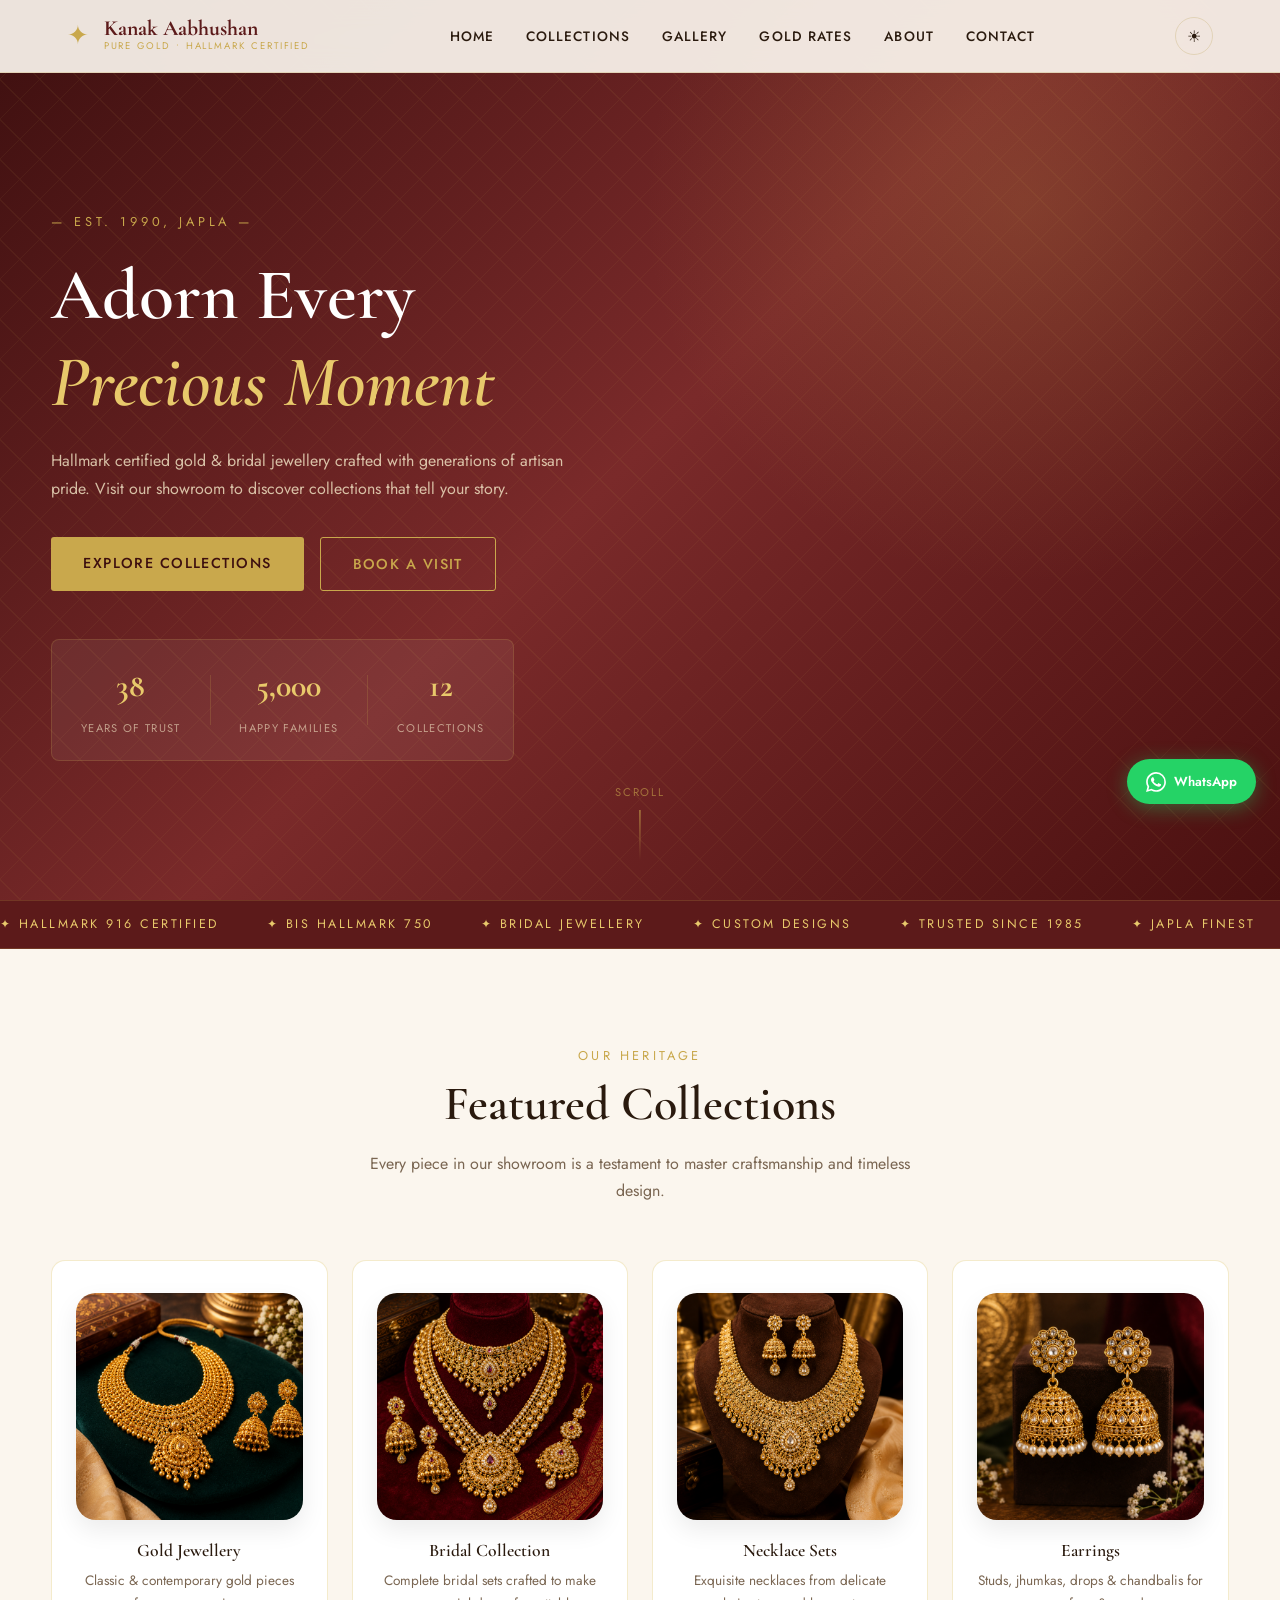
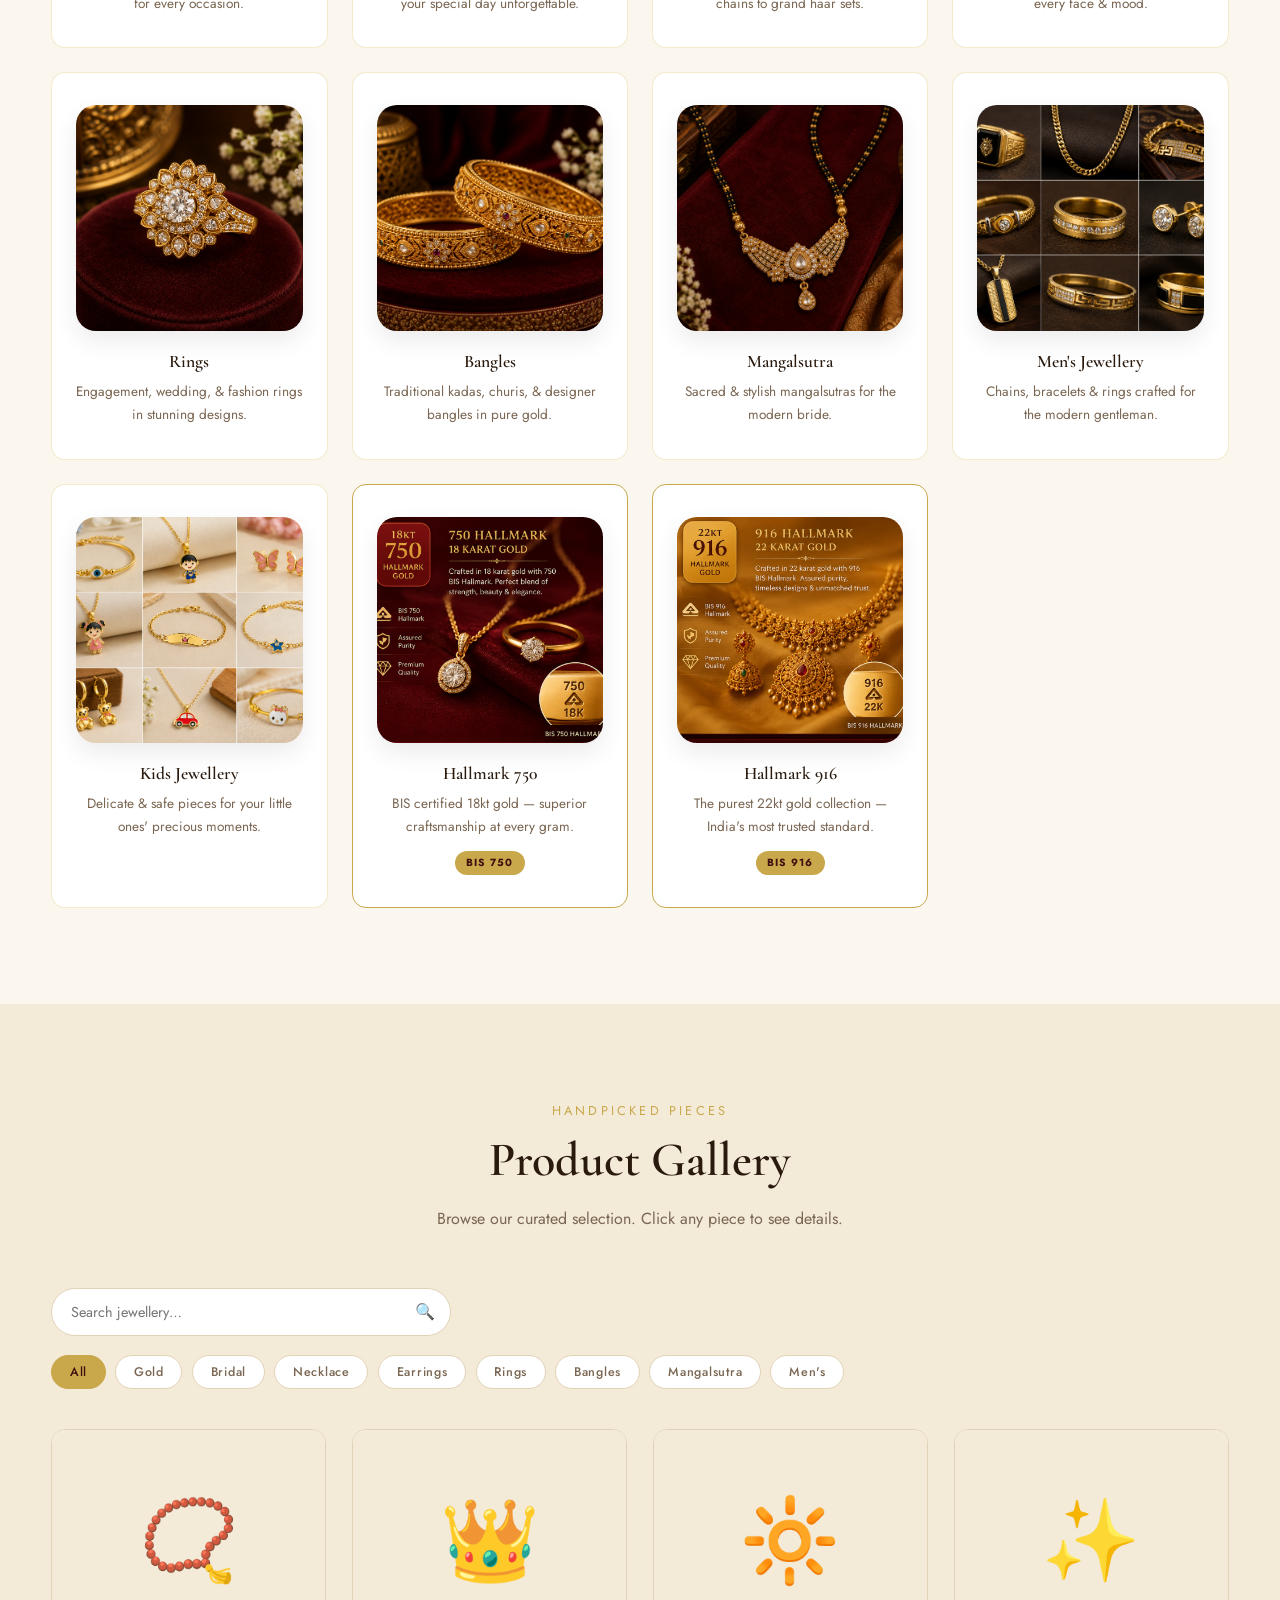
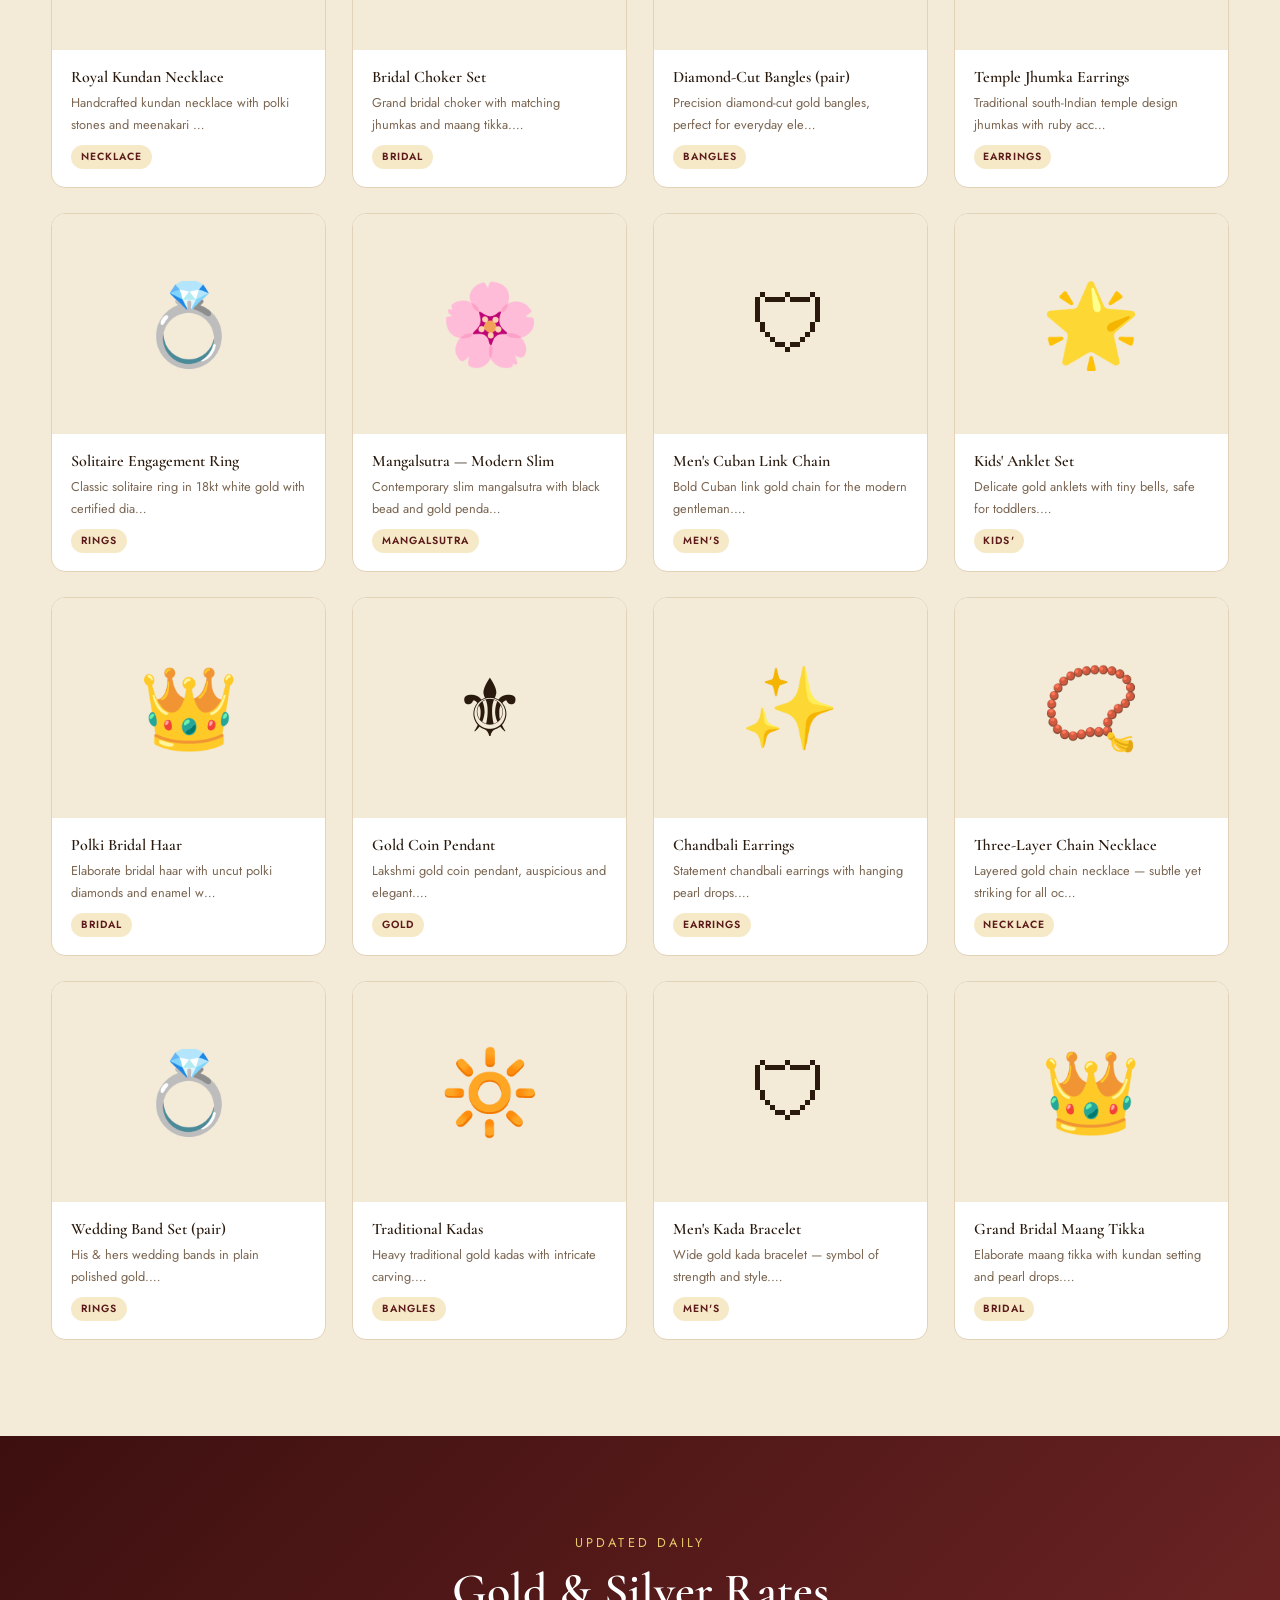
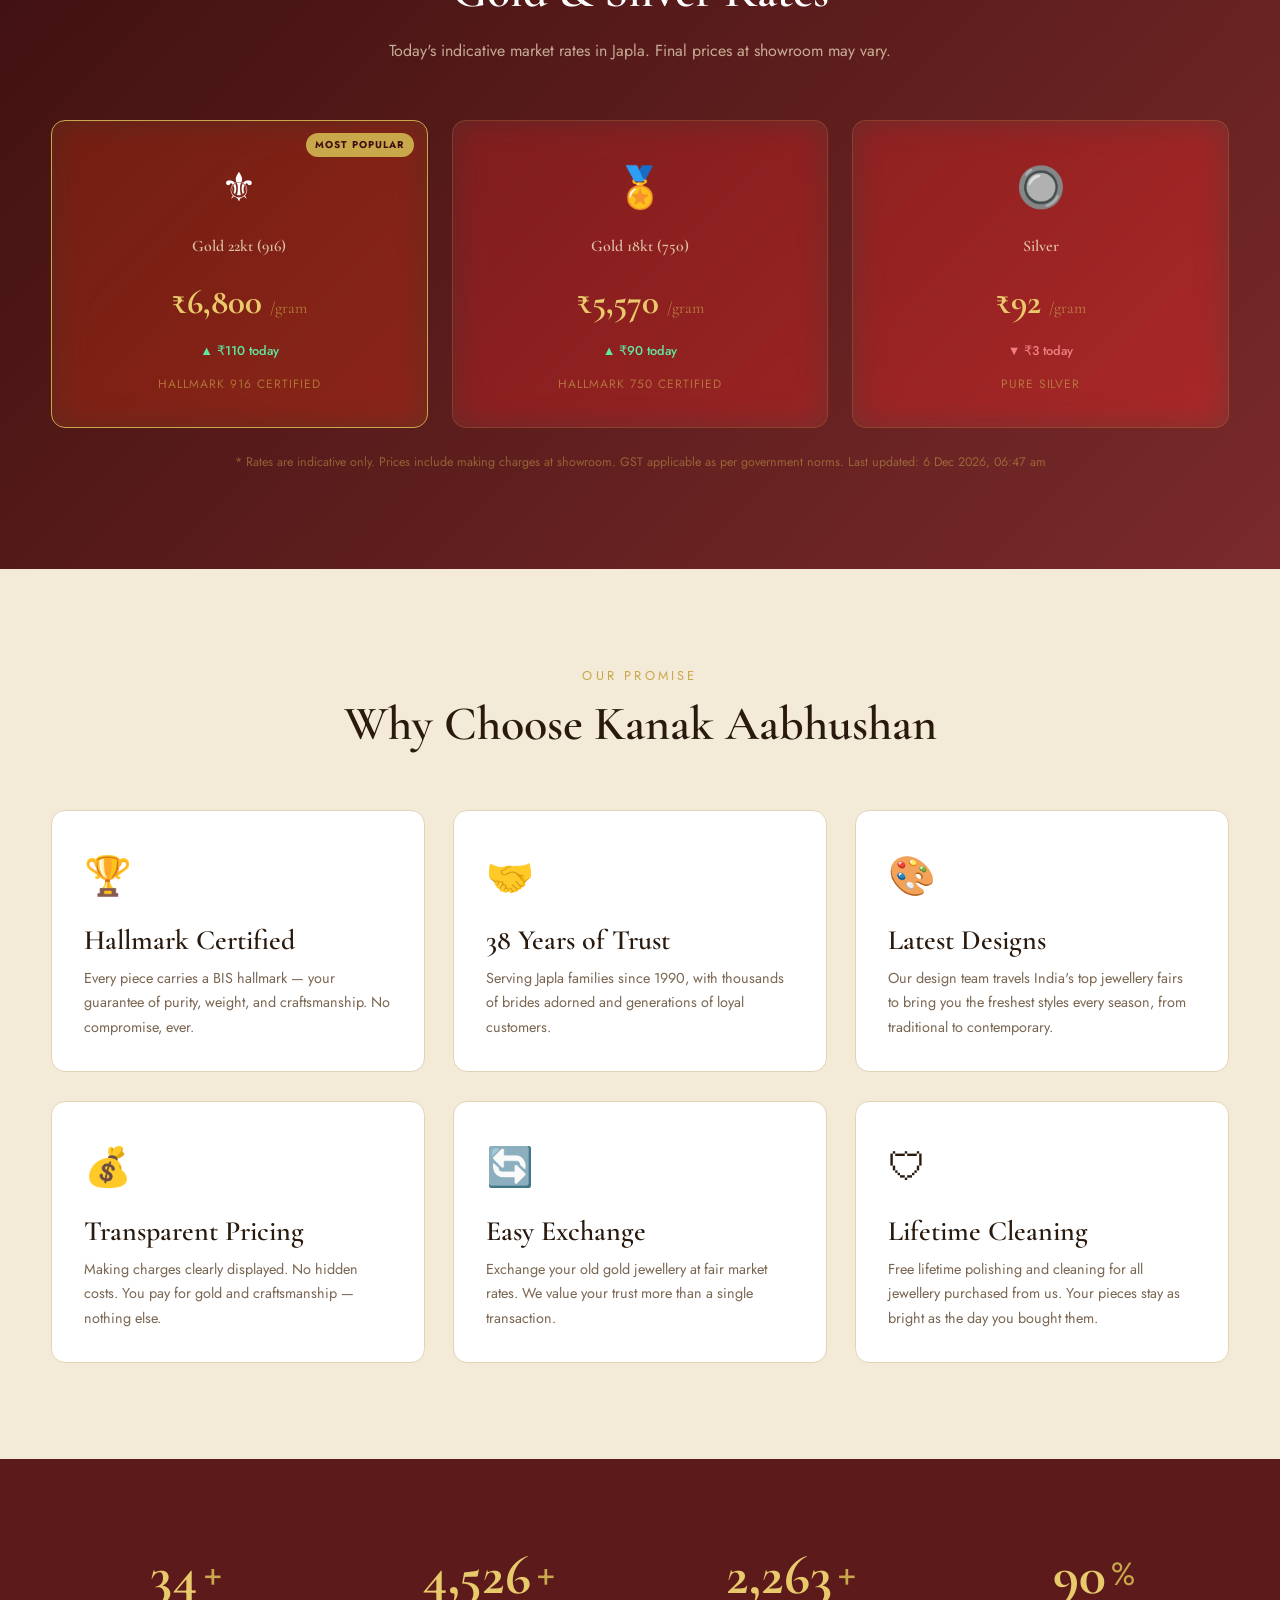
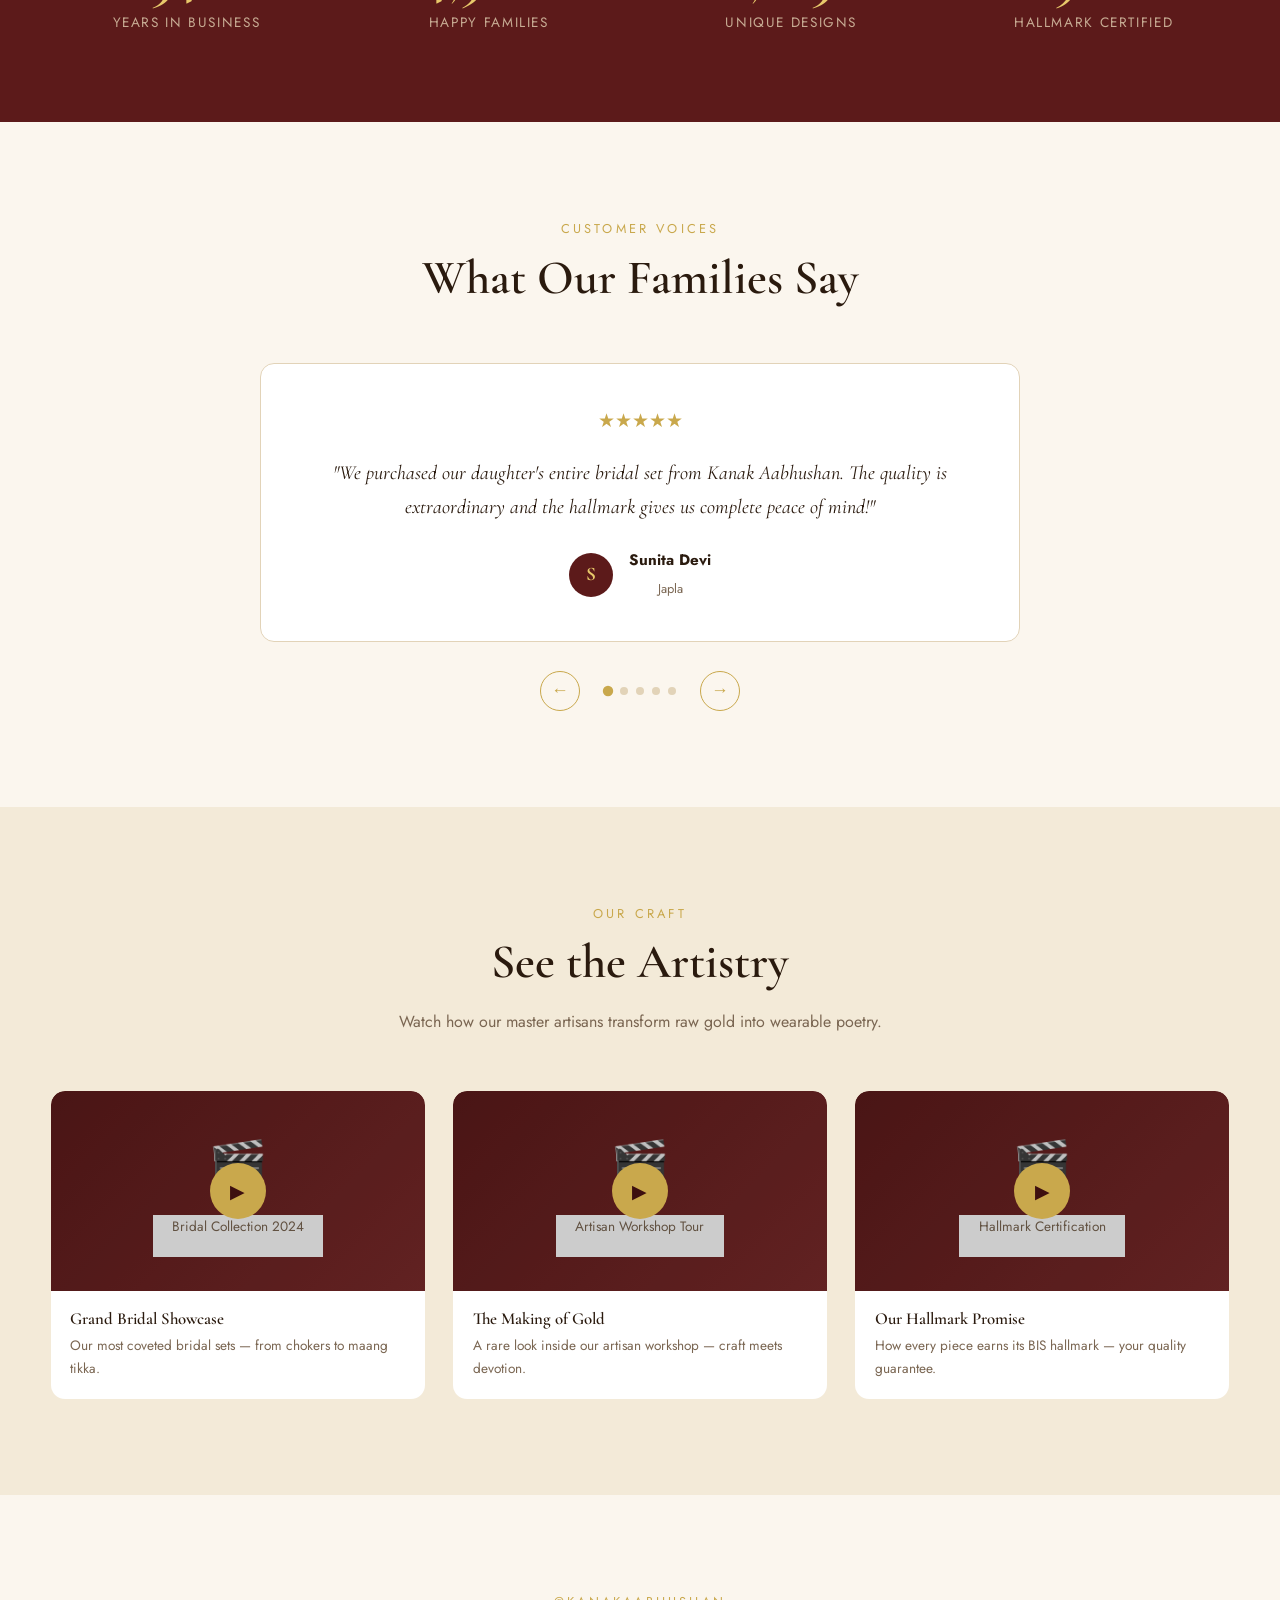
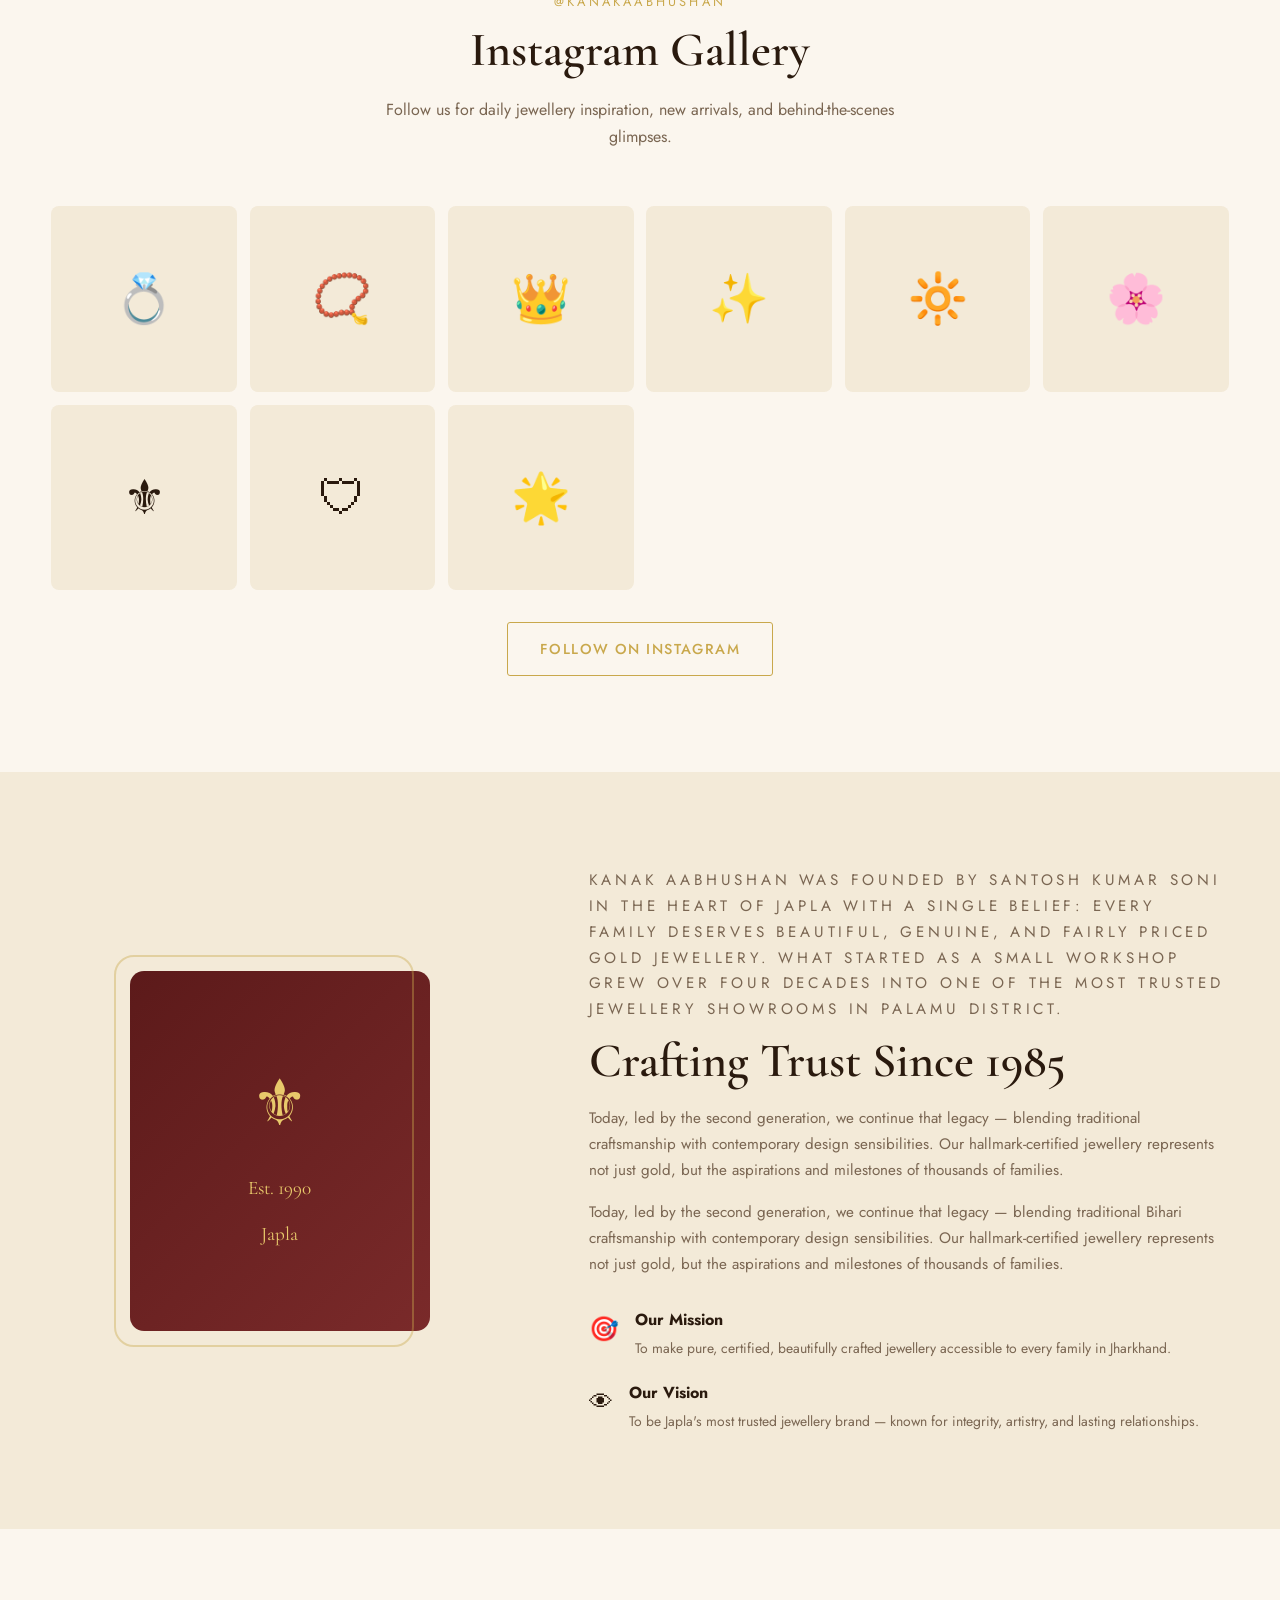
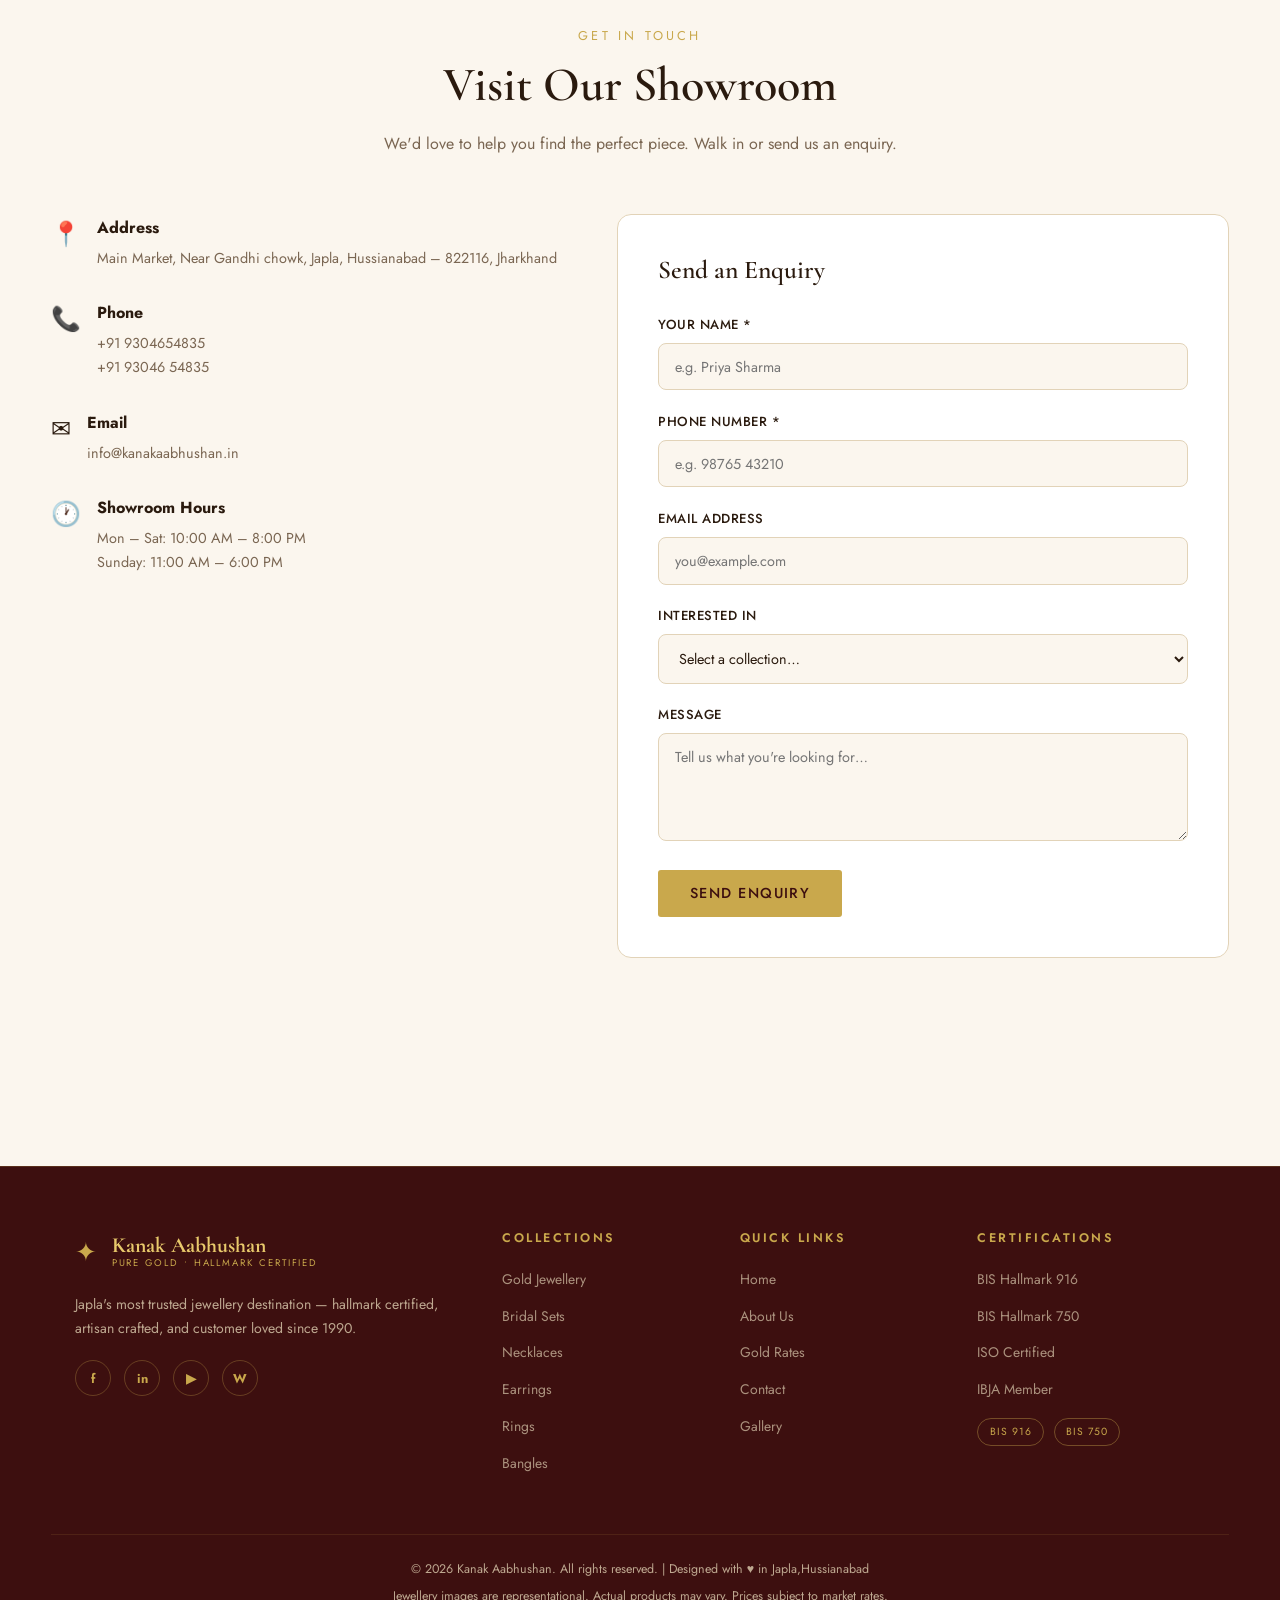
==== commit 63a91528: "Fix mobile responsiveness, loader, footer and navigation" ====
--- a/index.html
+++ b/index.html
@@ -523,7 +523,7 @@
       <div class="about-content reveal-up">
         <p class="section-eyebrow">Our Story</p>
         <h2 class="section-title" style="text-align:left;">Crafting Trust Since 1990</h2>
-        <p>Kanak Aabhushan was founded by Santosh Soni in the heart of Japla with a single belief: every family deserves beautiful, genuine, and fairly priced gold jewellery. What started as a small workshop grew over four decades into one of the most trusted jewellery showrooms in Nalanda district.</p>
+        <p>Kanak Aabhushan was founded by Santosh Soni in the heart of Japla with a single belief: every family deserves beautiful, genuine, and fairly priced gold jewellery. What started as a small workshop grew over four decades into one of the most trusted jewellery showrooms in Palamu district.</p>
         <p style="margin-top:1rem;">Today, led by the second generation, we continue that legacy — blending traditional Bihari craftsmanship with contemporary design sensibilities. Our hallmark-certified jewellery represents not just gold, but the aspirations and milestones of thousands of families.</p>
         <div class="about-values">
           <div class="value-item">
--- a/style.css
+++ b/style.css
@@ -2,8 +2,9 @@
    KANAK AABHUSHAN — style.css
    Palette: Deep Maroon | Antique Gold | Cream | Off-White
    Fonts: Cormorant Garamond (display) + Jost (body)
+   Cleaned & optimized build — single source of truth.
    ============================================================ */
-
+ 
 /* ── CSS CUSTOM PROPERTIES ─────────────────────────────────── */
 :root {
   /* Colours */
@@ -18,25 +19,23 @@
   --text:         #2A1A0E;
   --text-muted:   #7A6652;
   --border:       #E2D3B8;
-
-  /* Dark mode overrides declared further down */
-
+ 
   /* Spacing */
   --section-pad:  6rem 0;
   --container:    1200px;
   --radius:       14px;
   --radius-sm:    8px;
-
+ 
   /* Shadows */
   --shadow-sm:    0 2px 12px rgba(92,26,26,.08);
   --shadow-md:    0 8px 32px rgba(92,26,26,.14);
   --shadow-lg:    0 20px 60px rgba(92,26,26,.18);
-
+ 
   /* Transition */
   --ease:         cubic-bezier(.25,.8,.25,1);
   --t:            .35s var(--ease);
 }
-
+ 
 /* ── DARK MODE ──────────────────────────────────────────────── */
 body.dark-mode {
   --cream:      #1A1009;
@@ -49,29 +48,41 @@
   --shadow-md:  0 8px 32px rgba(0,0,0,.45);
   --shadow-lg:  0 20px 60px rgba(0,0,0,.55);
 }
-
+ 
 /* ── RESET & BASE ───────────────────────────────────────────── */
-*, *::before, *::after { box-sizing: border-box; margin: 0; padding: 0; }
-
+*, *::before, *::after {
+  box-sizing: border-box;
+  margin: 0;
+  padding: 0;
+  -webkit-tap-highlight-color: transparent;
+}
+ 
 html {
   scroll-behavior: smooth;
-  font-size: 16px;
-}
-
+  width: 100%;
+  max-width: 100%;
+  overflow-x: hidden;
+  -webkit-text-size-adjust: 100%;
+  text-size-adjust: 100%;
+}
+ 
 body {
+  width: 100%;
+  max-width: 100%;
+  overflow-x: hidden;
   font-family: 'Jost', sans-serif;
   background: var(--cream);
   color: var(--text);
   line-height: 1.7;
   transition: background var(--t), color var(--t);
-  overflow-x: hidden;
-}
-
-img { max-width: 100%; display: block; }
+}
+ 
+img, video, iframe, section, div { max-width: 100%; }
+img { display: block; }
 a  { text-decoration: none; color: inherit; }
 button { cursor: pointer; border: none; background: none; }
 ul { list-style: none; }
-
+ 
 /* ── TYPOGRAPHY ─────────────────────────────────────────────── */
 h1, h2, h3, h4 {
   font-family: 'Cormorant Garamond', serif;
@@ -83,12 +94,11 @@
 h2 { font-size: clamp(2rem, 4vw, 3rem); }
 h3 { font-size: clamp(1.3rem, 2.5vw, 1.75rem); }
 em { font-style: italic; color: var(--gold); }
-
+ 
 /* ── UTILITY ─────────────────────────────────────────────────── */
 .container {
-  max-width: var(--container);
+  width: min(1200px, 92%);
   margin: 0 auto;
-  padding: 0 20px;
 }
 .section      { padding: var(--section-pad); }
 .text-center  { text-align: center; }
@@ -101,7 +111,7 @@
 body.dark-mode .glass {
   background: rgba(255,255,255,.04);
 }
-
+ 
 /* ── BUTTONS ─────────────────────────────────────────────────── */
 .btn {
   display: inline-block;
@@ -133,7 +143,7 @@
   color: var(--maroon-deep);
   transform: translateY(-2px);
 }
-
+ 
 /* ── SECTION HEADERS ─────────────────────────────────────────── */
 .section-head { text-align: center; margin-bottom: 3.5rem; }
 .section-eyebrow {
@@ -146,7 +156,7 @@
 }
 .section-title { margin-bottom: 1rem; }
 .section-desc  { color: var(--text-muted); max-width: 560px; margin: 0 auto; }
-
+ 
 /* ── SCROLL ANIMATIONS ───────────────────────────────────────── */
 .reveal-up {
   opacity: 0;
@@ -157,42 +167,64 @@
   opacity: 1;
   transform: translateY(0);
 }
-
+ 
 /* ── LOADER ──────────────────────────────────────────────────── */
 .loader {
-  position: fixed; inset: 0; z-index: 9999;
+  position: fixed;
+  inset: 0;
+  width: 100%;
+  height: 100dvh; /* accounts for mobile browser address bar */
+  display: flex;
+  justify-content: center;
+  align-items: center;
   background: var(--maroon-deep);
-  display: flex; align-items: center; justify-content: center;
-  transition: opacity .6s ease, visibility .6s ease;
-}
-.loader.hidden { opacity: 0; visibility: hidden; }
-
-.loader-inner { text-align: center; }
-.loader-ka  {
+  z-index: 999999;
+  overflow: hidden;
+}
+.loader.hidden {
+  opacity: 0;
+  visibility: hidden;
+  pointer-events: none;
+  transition: opacity .5s ease, visibility .5s ease;
+}
+.loader-inner {
+  width: min(320px, 90%);
+  text-align: center;
+  margin: auto;
+  padding: 0 16px;
+}
+.loader-ka {
   display: block;
   font-family: 'Cormorant Garamond', serif;
-  font-size: 2rem; color: var(--gold-light);
-  margin-bottom: .3rem;
+  font-size: clamp(2rem, 7vw, 3rem);
+  color: var(--gold-light);
+  margin-bottom: .4rem;
 }
 .loader-en {
   display: block;
   font-family: 'Jost', sans-serif;
-  font-size: .85rem; letter-spacing: .3em; text-transform: uppercase;
-  color: rgba(229,199,107,.6);
+  font-size: .9rem;
+  letter-spacing: .25em;
+  text-transform: uppercase;
+  color: rgba(229,199,107,.8);
   margin-bottom: 2rem;
 }
 .loader-bar {
-  width: 180px; height: 2px;
-  background: rgba(201,168,76,.25);
-  border-radius: 2px; overflow: hidden; margin: 0 auto;
+  width: min(260px, 75vw);
+  height: 3px;
+  border-radius: 999px;
+  background: rgba(255,255,255,.15);
+  overflow: hidden;
+  margin: 0 auto;
 }
 .loader-fill {
-  height: 100%; width: 0;
+  width: 0;
+  height: 100%;
   background: var(--gold);
-  animation: loadFill 1.8s ease forwards;
+  animation: loadFill 1.8s linear forwards;
 }
 @keyframes loadFill { to { width: 100%; } }
-
+ 
 /* ── HEADER ──────────────────────────────────────────────────── */
 .header {
   position: fixed; top: 0; left: 0; right: 0; z-index: 999;
@@ -205,23 +237,26 @@
   background: rgba(26,16,9,.92);
 }
 .header.scrolled { box-shadow: var(--shadow-sm); }
-
+ 
 .navbar {
   display: flex; align-items: center; justify-content: space-between;
   height: 72px;
-}
-
+  padding: 0 1rem;
+  gap: .75rem;
+}
+ 
 /* Logo */
 .logo {
   display: flex; align-items: center; gap: .9rem;
   text-decoration: none;
+  min-width: 0;
 }
 .logo-symbol {
   font-size: 1.6rem; color: var(--gold);
   animation: rotateSymbol 12s linear infinite;
 }
 @keyframes rotateSymbol { to { transform: rotate(360deg); } }
-.logo-text { display: flex; flex-direction: column; }
+.logo-text { display: flex; flex-direction: column; min-width: 0; overflow: hidden; }
 .logo-main {
   font-family: 'Cormorant Garamond', serif;
   font-size: 1.35rem; font-weight: 700;
@@ -232,7 +267,7 @@
   font-size: .6rem; letter-spacing: .2em; text-transform: uppercase;
   color: var(--gold); line-height: 1.4;
 }
-
+ 
 /* Nav links */
 .nav-links {
   display: flex; gap: 2rem; align-items: center;
@@ -250,10 +285,9 @@
 }
 .nav-links a:hover { color: var(--gold); }
 .nav-links a:hover::after { width: 100%; }
-
+ 
 /* Nav actions */
-.nav-actions { display: flex; align-items: center; gap: 1rem; }
-
+.nav-actions { display: flex; align-items: center; gap: 1rem; flex-shrink: 0; }
 .theme-toggle {
   width: 38px; height: 38px; border-radius: 50%;
   display: flex; align-items: center; justify-content: center;
@@ -264,7 +298,7 @@
 .theme-toggle:hover { border-color: var(--gold); color: var(--gold); }
 body.light-mode .moon { display: none; }
 body.dark-mode  .sun  { display: none; }
-
+ 
 .hamburger {
   display: none; flex-direction: column; gap: 5px;
   width: 28px;
@@ -276,21 +310,18 @@
 .hamburger.open span:nth-child(1) { transform: translateY(7px) rotate(45deg); }
 .hamburger.open span:nth-child(2) { opacity: 0; }
 .hamburger.open span:nth-child(3) { transform: translateY(-7px) rotate(-45deg); }
-
+ 
 /* ── HERO ────────────────────────────────────────────────────── */
 .hero {
-  width:100%;
-  min-height: 100vh;
+  width: 100%;
+  min-height: 100dvh; /* stable across mobile browser chrome show/hide */
   display: flex; align-items: center;
   position: relative; overflow: hidden;
   padding-top: 72px;
 }
 .hero-bg {
-   position:absolute;
-    top:0;
-    left:0;
-    width:100%;
-    height:100%;
+  position: absolute; top: 0; left: 0;
+  width: 100%; height: 100%;
   background: linear-gradient(135deg, var(--maroon-deep) 0%, #7A2A2A 50%, #4A1010 100%);
 }
 .hero-pattern {
@@ -306,7 +337,7 @@
   border-radius: 50%;
   background: radial-gradient(circle, rgba(201,168,76,.18) 0%, transparent 70%);
 }
-
+.hero-content { position: relative; z-index: 2; }
 .hero-eyebrow {
   color: var(--gold); font-size: .8rem; letter-spacing: .3em;
   text-transform: uppercase; margin-bottom: 1.2rem;
@@ -315,7 +346,7 @@
 .hero-title em { color: var(--gold-light); }
 .hero-desc { color: rgba(245,233,200,.8); max-width: 520px; margin-bottom: 2.2rem; }
 .hero-cta { display: flex; gap: 1rem; flex-wrap: wrap; margin-bottom: 3rem; }
-
+ 
 /* Hero stats */
 .hero-stats {
   display: flex; gap: 0; align-items: center;
@@ -332,7 +363,7 @@
 }
 .stat-label { font-size: .7rem; letter-spacing: .12em; text-transform: uppercase; color: rgba(245,233,200,.6); }
 .stat-divider { width: 1px; height: 50px; background: rgba(201,168,76,.2); }
-
+ 
 .hero-scroll-hint {
   position: absolute; bottom: 2.5rem; left: 50%; transform: translateX(-50%);
   display: flex; flex-direction: column; align-items: center; gap: .5rem;
@@ -344,7 +375,7 @@
   animation: scrollPulse 2s ease infinite;
 }
 @keyframes scrollPulse { 0%,100%{opacity:.4;transform:scaleY(1)} 50%{opacity:1;transform:scaleY(1.1)} }
-
+ 
 /* ── MARQUEE ─────────────────────────────────────────────────── */
 .marquee-strip {
   background: var(--maroon);
@@ -361,7 +392,7 @@
   color: var(--gold-light);
 }
 @keyframes marquee { from { transform: translateX(0); } to { transform: translateX(-50%); } }
-
+ 
 /* ── COLLECTIONS ─────────────────────────────────────────────── */
 .collections-section { background: var(--cream); }
 .collections-grid {
@@ -371,7 +402,7 @@
 }
 .collection-card {
   background: var(--white);
-  border: 1px solid var(--border);
+  border: 1px solid rgba(212, 175, 55, 0.25);
   border-radius: var(--radius);
   padding: 2rem 1.5rem;
   text-align: center;
@@ -384,7 +415,11 @@
   background: linear-gradient(135deg, rgba(201,168,76,.08), transparent);
   opacity: 0; transition: opacity var(--t);
 }
-.collection-card:hover { border-color: var(--gold); box-shadow: var(--shadow-md); transform: translateY(-6px); }
+.collection-card:hover {
+  border-color: var(--gold);
+  box-shadow: var(--shadow-md);
+  transform: translateY(-6px);
+}
 .collection-card:hover::before { opacity: 1; }
 .collection-icon { font-size: 2.4rem; margin-bottom: 1rem; }
 .collection-card h3 { font-size: 1.1rem; margin-bottom: .5rem; }
@@ -397,11 +432,30 @@
   font-size: .65rem; font-weight: 700; letter-spacing: .1em;
   border-radius: 20px; text-transform: uppercase;
 }
-
+ 
+/* Collection images */
+.collection-image {
+  width: 100%;
+  aspect-ratio: 1 / 1;
+  overflow: hidden;
+  border-radius: 20px;
+  margin-bottom: 20px;
+  background: #f8f4ee;
+  box-shadow: 0 10px 25px rgba(0,0,0,0.08);
+}
+.collection-image img {
+  width: 100%;
+  height: 100%;
+  object-fit: cover;
+  display: block;
+  transition: transform 0.5s ease;
+}
+.collection-card:hover .collection-image img { transform: scale(1.08); }
+ 
 /* ── GALLERY ─────────────────────────────────────────────────── */
 .gallery-section { background: var(--cream-dark); }
 body.dark-mode .gallery-section { background: var(--cream); }
-
+ 
 .gallery-controls {
   display: flex; flex-direction: column; gap: 1.2rem;
   margin-bottom: 2.5rem;
@@ -421,7 +475,7 @@
   position: absolute; right: 1rem; top: 50%; transform: translateY(-50%);
   color: var(--text-muted); pointer-events: none;
 }
-
+ 
 .filter-tabs { display: flex; flex-wrap: wrap; gap: .6rem; }
 .filter-btn {
   padding: .45rem 1.1rem;
@@ -436,7 +490,7 @@
 }
 .filter-btn:hover { border-color: var(--gold); color: var(--gold); }
 .filter-btn.active { background: var(--gold); border-color: var(--gold); color: var(--maroon-deep); }
-
+ 
 .products-grid {
   display: grid;
   grid-template-columns: repeat(auto-fill, minmax(240px, 1fr));
@@ -451,7 +505,7 @@
   transition: var(--t);
 }
 .product-card:hover { transform: translateY(-6px); box-shadow: var(--shadow-md); border-color: var(--gold); }
-
+ 
 .product-img {
   height: 220px; overflow: hidden;
   background: var(--cream-dark);
@@ -459,13 +513,13 @@
   position: relative;
 }
 body.dark-mode .product-img { background: #2A1A0E; }
-
+ 
 .product-emoji {
   font-size: 5rem;
   transition: transform var(--t);
 }
 .product-card:hover .product-emoji { transform: scale(1.12); }
-
+ 
 .product-overlay {
   position: absolute; inset: 0;
   background: rgba(92,26,26,.55);
@@ -478,7 +532,7 @@
   text-transform: uppercase; border: 1px solid rgba(255,255,255,.5);
   padding: .5rem 1rem; border-radius: 3px;
 }
-
+ 
 .product-info { padding: 1.1rem 1.2rem; }
 .product-info h4 { font-size: 1rem; margin-bottom: .3rem; }
 .product-info p  { font-size: .8rem; color: var(--text-muted); }
@@ -488,12 +542,12 @@
   padding: .2rem .6rem; border-radius: 20px;
   background: var(--gold-pale); color: var(--maroon);
 }
-
+ 
 .no-results {
   text-align: center; padding: 3rem; color: var(--text-muted); width: 100%;
   grid-column: 1/-1;
 }
-
+ 
 /* ── MODAL ───────────────────────────────────────────────────── */
 .modal-overlay {
   position: fixed; inset: 0; z-index: 2000;
@@ -547,7 +601,7 @@
 }
 .modal-meta span { font-size: .8rem; color: var(--text-muted); }
 .modal-enquiry { margin-top: .5rem; text-align: center; }
-
+ 
 /* ── RATES ───────────────────────────────────────────────────── */
 .rates-section {
   background: linear-gradient(135deg, var(--maroon-deep), #7A2A2A);
@@ -556,7 +610,7 @@
 .rates-section .section-eyebrow { color: var(--gold-light); }
 .rates-section .section-title { color: var(--white); }
 .rates-section .section-desc { color: rgba(245,233,200,.7); }
-
+ 
 .rates-grid {
   display: grid;
   grid-template-columns: repeat(auto-fit, minmax(220px, 1fr));
@@ -590,23 +644,23 @@
 .rate-change.up   { color: #5EE8A0; }
 .rate-change.down { color: #F08080; }
 .rate-note { font-size: .75rem; color: rgba(201,168,76,.6); letter-spacing: .08em; text-transform: uppercase; }
-
+ 
 .featured-rate {
   border-color: var(--gold);
   background: rgba(201,168,76,.12);
   transform: scale(1.04);
 }
 .featured-rate:hover { transform: scale(1.04) translateY(-5px); }
-
+ 
 .rates-disclaimer {
   text-align: center; font-size: .78rem;
   color: rgba(201,168,76,.5);
 }
-
+ 
 /* ── WHY CHOOSE US ───────────────────────────────────────────── */
 .why-section { background: var(--cream-dark); }
 body.dark-mode .why-section { background: var(--cream); }
-
+ 
 .why-grid {
   display: grid; grid-template-columns: repeat(auto-fit, minmax(280px, 1fr)); gap: 1.8rem;
 }
@@ -621,7 +675,7 @@
 .why-icon { font-size: 2.4rem; margin-bottom: 1rem; }
 .why-card h3 { margin-bottom: .5rem; }
 .why-card p  { color: var(--text-muted); font-size: .9rem; }
-
+ 
 /* ── COUNTERS ────────────────────────────────────────────────── */
 .counters-section {
   background: var(--maroon);
@@ -639,10 +693,10 @@
 }
 .counter-plus { font-size: 2rem; color: var(--gold); vertical-align: top; margin-top: .5rem; }
 .counter-item p { color: rgba(245,233,200,.7); font-size: .85rem; letter-spacing: .12em; text-transform: uppercase; margin-top: .5rem; }
-
+ 
 /* ── TESTIMONIALS ────────────────────────────────────────────── */
 .testimonials-section { background: var(--cream); }
-
+ 
 .testimonials-slider { max-width: 760px; margin: 0 auto; }
 .testimonial-track { overflow: hidden; }
 .testimonial-slide {
@@ -656,7 +710,7 @@
 }
 .testimonial-slide.active { display: block; }
 @keyframes fadeIn { from { opacity: 0; transform: translateY(10px); } to { opacity: 1; transform: translateY(0); } }
-
+ 
 .stars { color: var(--gold); font-size: 1.2rem; margin-bottom: 1.2rem; }
 .testimonial-text { font-family: 'Cormorant Garamond', serif; font-size: 1.25rem; font-style: italic; color: var(--text); margin-bottom: 1.5rem; }
 .testimonial-author { display: flex; align-items: center; justify-content: center; gap: 1rem; }
@@ -669,7 +723,7 @@
 }
 .testimonial-author strong { display: block; font-size: .95rem; }
 .testimonial-author span  { font-size: .8rem; color: var(--text-muted); }
-
+ 
 .slider-controls {
   display: flex; align-items: center; justify-content: center; gap: 1.5rem;
   margin-top: 1.8rem;
@@ -687,11 +741,11 @@
   cursor: pointer;
 }
 .dot.active { background: var(--gold); transform: scale(1.3); }
-
+ 
 /* ── VIDEO SECTION ───────────────────────────────────────────── */
 .video-section { background: var(--cream-dark); }
 body.dark-mode .video-section { background: var(--cream); }
-
+ 
 .video-grid {
   display: grid; grid-template-columns: repeat(auto-fit, minmax(280px, 1fr)); gap: 1.8rem;
 }
@@ -721,7 +775,7 @@
 .play-btn:hover { transform: scale(1.12); box-shadow: 0 8px 24px rgba(201,168,76,.5); }
 .video-card h4 { padding: 1.1rem 1.2rem .3rem; font-size: 1.05rem; background: var(--white); }
 .video-card p  { padding: 0 1.2rem 1.2rem; font-size: .85rem; color: var(--text-muted); background: var(--white); }
-
+ 
 /* ── INSTAGRAM GRID ──────────────────────────────────────────── */
 .insta-section { background: var(--cream); }
 .insta-grid {
@@ -749,11 +803,11 @@
 }
 .insta-item:hover .insta-overlay { opacity: 1; }
 .insta-overlay span { color: var(--white); font-size: .75rem; letter-spacing: .1em; text-transform: uppercase; }
-
+ 
 /* ── ABOUT ───────────────────────────────────────────────────── */
 .about-section { background: var(--cream-dark); }
 body.dark-mode .about-section { background: var(--cream); }
-
+ 
 .about-grid {
   display: grid; grid-template-columns: 1fr 1.4fr; gap: 5rem; align-items: center;
 }
@@ -779,31 +833,31 @@
   border: 2px solid var(--gold); border-radius: 20px; opacity: .4;
   pointer-events: none;
 }
-
+ 
 .about-content .section-eyebrow { text-align: left; }
 .about-content p { color: var(--text-muted); font-size: .95rem; }
-
+ 
 .about-values { display: flex; flex-direction: column; gap: 1.2rem; margin-top: 1.8rem; }
 .value-item { display: flex; align-items: flex-start; gap: 1rem; }
 .value-icon { font-size: 1.5rem; margin-top: .15rem; }
 .value-item strong { display: block; margin-bottom: .2rem; }
 .value-item p { font-size: .87rem; color: var(--text-muted); }
-
+ 
 /* ── CONTACT ─────────────────────────────────────────────────── */
 .contact-section { background: var(--cream); }
 .contact-grid {
   display: grid; grid-template-columns: 1fr 1.2fr; gap: 3.5rem; align-items: start;
 }
-
+ 
 .contact-info { display: flex; flex-direction: column; gap: 1.8rem; }
 .contact-item { display: flex; align-items: flex-start; gap: 1rem; }
 .contact-icon { font-size: 1.5rem; }
 .contact-item strong { display: block; margin-bottom: .3rem; }
 .contact-item p, .contact-item a { color: var(--text-muted); font-size: .9rem; }
 .contact-item a:hover { color: var(--gold); }
-
+ 
 .map-embed { margin-top: .5rem; }
-
+ 
 /* Contact Form */
 .contact-form {
   background: var(--white);
@@ -812,7 +866,7 @@
   border: 1px solid var(--border);
 }
 .contact-form h3 { margin-bottom: 1.8rem; font-size: 1.6rem; }
-
+ 
 .form-group { margin-bottom: 1.3rem; }
 .form-group label { display: block; font-size: .82rem; font-weight: 500; margin-bottom: .4rem; color: var(--text); letter-spacing: .04em; text-transform: uppercase; }
 .form-group input,
@@ -835,7 +889,7 @@
   padding: 1rem; font-size: .9rem;
   text-align: center; margin-top: 1rem;
 }
-
+ 
 /* ── FOOTER ──────────────────────────────────────────────────── */
 .footer {
   background: var(--maroon-deep);
@@ -856,7 +910,7 @@
   font-size: .8rem; font-weight: 700; transition: var(--t);
 }
 .social-link:hover { background: var(--gold); border-color: var(--gold); color: var(--maroon-deep); }
-
+ 
 .footer-links h4 {
   font-family: 'Jost', sans-serif;
   font-size: .78rem; letter-spacing: .2em; text-transform: uppercase;
@@ -865,7 +919,7 @@
 .footer-links ul li { margin-bottom: .6rem; }
 .footer-links a { font-size: .87rem; color: rgba(245,233,200,.6); transition: color var(--t); }
 .footer-links a:hover { color: var(--gold-light); }
-
+ 
 .hallmark-badges { display: flex; gap: .6rem; margin-top: 1rem; }
 .hallmark-badges span {
   padding: .25rem .7rem;
@@ -873,14 +927,14 @@
   border-radius: 20px;
   font-size: .65rem; letter-spacing: .1em; text-transform: uppercase; color: var(--gold);
 }
-
+ 
 .footer-bottom {
   border-top: 1px solid rgba(201,168,76,.12);
   padding: 1.5rem;
   text-align: center; display: flex; flex-direction: column; gap: .4rem;
 }
 .footer-bottom p { font-size: .78rem; }
-
+ 
 /* ── FLOATING BUTTONS ────────────────────────────────────────── */
 .whatsapp-btn {
   position: fixed; bottom: 6rem; right: 1.5rem; z-index: 500;
@@ -893,7 +947,7 @@
 }
 .whatsapp-btn svg { width: 20px; height: 20px; }
 .whatsapp-btn:hover { transform: translateY(-3px); box-shadow: 0 8px 28px rgba(37,211,102,.5); }
-
+ 
 .back-to-top {
   position: fixed; bottom: 1.5rem; right: 1.5rem; z-index: 500;
   width: 44px; height: 44px; border-radius: 50%;
@@ -904,174 +958,11 @@
 }
 .back-to-top.visible { opacity: 1; visibility: visible; }
 .back-to-top:hover { background: var(--gold); color: var(--maroon-deep); transform: translateY(-3px); }
-
-/* ── RESPONSIVE ──────────────────────────────────────────────── */
-@media (max-width: 1024px) {
-  .about-grid { grid-template-columns: 1fr; gap: 3rem; }
-  .about-visual { display: none; }
-  .contact-grid { grid-template-columns: 1fr; gap: 2.5rem; }
-  .footer-top { grid-template-columns: 1fr 1fr; }
-  .modal-card { grid-template-columns: 1fr; }
-  .modal-img-wrap { min-height: 220px; }
-}
-
-@media (max-width: 768px) {
-  .navbar { height: 64px; }
-
-  /* Mobile nav */
-  .nav-links {
-    position: fixed; top: 64px; left: 0; right: 0; bottom: 0;
-    background: var(--white);
-    flex-direction: column; gap: 0; justify-content: flex-start;
-    padding: 2rem 1.5rem;
-    transform: translateX(100%); transition: transform .4s var(--ease);
-    z-index: 998; box-shadow: var(--shadow-lg);
-  }
-  body.dark-mode .nav-links { background: var(--cream); }
-  .nav-links.open { transform: translateX(0); }
-  .nav-links li { border-bottom: 1px solid var(--border); width: 100%; }
-  .nav-links a { display: block; padding: 1rem 0; font-size: 1rem; }
-  .hamburger { display: flex; }
-
-  .hero-stats { flex-direction: column; gap: 0; }
-  .stat-divider { width: 50px; height: 1px; }
-
-  .collections-grid { grid-template-columns: repeat(2, 1fr); }
-  .footer-top { grid-template-columns: 1fr; gap: 2rem; }
-
-  .featured-rate { transform: scale(1); }
-  .featured-rate:hover { transform: translateY(-5px); }
-}
-
-@media (max-width: 480px) {
-  .collections-grid { grid-template-columns: 1fr; }
-  .products-grid { grid-template-columns: 1fr 1fr; }
-  .insta-grid { grid-template-columns: repeat(3, 1fr); }
-  .hero-cta { flex-direction: column; }
-  .hero-cta .btn { text-align: center; }
-  .contact-form { padding: 1.5rem; }
-}
-
-/* ── REDUCED MOTION ──────────────────────────────────────────── */
-@media (prefers-reduced-motion: reduce) {
-  *, *::before, *::after {
-    animation-duration: .01ms !important;
-    transition-duration: .01ms !important;
-  }
-}
-
-/* =========================
-   COLLECTION IMAGES
-========================= */
-
-.collection-image {
-  width: 100%;
-  aspect-ratio: 1 / 1;
-  overflow: hidden;
-  border-radius: 20px;
-  margin-bottom: 20px;
-  background: #f8f4ee;
-  box-shadow: 0 10px 25px rgba(0,0,0,0.08);
-}
-
-.collection-image img {
-  width: 100%;
-  height: 100%;
-  object-fit: cover;
-  display: block;
-  transition: transform 0.5s ease;
-}
-
-.collection-card:hover .collection-image img {
-  transform: scale(1.08);
-}
-
-/* =========================
-   COLLECTION CARD
-========================= */
-
-.collection-card {
-  background: var(--card-bg, #fff);
-  border: 1px solid rgba(212, 175, 55, 0.25);
-  border-radius: 24px;
-  padding: 24px;
-  text-align: center;
-  transition: all 0.35s ease;
-  overflow: hidden;
-}
-
-.collection-card:hover {
-  transform: translateY(-8px);
-  box-shadow: 0 20px 40px rgba(0,0,0,0.12);
-}
-
-.collection-card h3 {
-  margin: 10px 0 12px;
-  font-size: 1.8rem;
-  font-weight: 600;
-  color: var(--heading-color, #3d2b1f);
-}
-
-.collection-card p {
-  font-size: 1rem;
-  line-height: 1.8;
-  color: var(--text-color, #7a6654);
-  margin: 0;
-}
-
-/* =========================
-   RESPONSIVE
-========================= */
-
-@media (max-width: 768px) {
-  .collection-card {
-    padding: 18px;
-  }
-
-  .collection-card h3 {
-    font-size: 1.5rem;
-  }
-
-  .collection-card p {
-    font-size: 0.95rem;
-    line-height: 1.6;
-  }
-
-  .collection-image {
-    border-radius: 16px;
-  }
-}
-
-/* =========================
-   REDUCED MOTION
-========================= */
-
-@media (prefers-reduced-motion: reduce) {
-  *,
-  *::before,
-  *::after {
-    animation-duration: .01ms !important;
-    transition-duration: .01ms !important;
-  }
-}
-
-
-@media (max-width:768px){
-
-.logo-main{
-    font-size:1rem;
-}
-
-.logo-sub{
-    font-size:.45rem;
-}
-
-}
-/* ============================================================
-   FINAL RESPONSIVE FIX — single source of truth
-   (Replaces all earlier duplicate/conflicting mobile blocks)
-   ============================================================ */
-
+ 
+/* ════════════════════════════════════════════════════════════
+   RESPONSIVE — single consolidated structure
+   ════════════════════════════════════════════════════════════ */
+ 
 /* ── TABLET (≤1024px) ─────────────────────────────────────── */
 @media (max-width: 1024px) {
   .about-grid     { grid-template-columns: 1fr; gap: 3rem; }
@@ -1081,85 +972,92 @@
   .modal-card     { grid-template-columns: 1fr; }
   .modal-img-wrap { min-height: 220px; }
 }
+ 
+/* ── MOBILE (≤768px) ──────────────────────────────────────── */
+@media (max-width:768px){
 
-/* ── MOBILE (≤768px) ──────────────────────────────────────── */
-@media (max-width: 768px) {
-  .navbar { height: 64px; }
+.footer-content{
+    display:grid;
+    grid-template-columns:repeat(2,minmax(140px,1fr));
+    gap:30px;
+    align-items:start;
+}
 
-  .nav-links {
-    position: fixed; top: 64px; left: 0; right: 0; bottom: 0;
-    background: var(--white);
-    flex-direction: column; gap: 0; justify-content: flex-start;
-    padding: 2rem 1.5rem;
-    transform: translateX(100%);
-    transition: transform .4s var(--ease);
-    z-index: 998; box-shadow: var(--shadow-lg);
-  }
-  body.dark-mode .nav-links { background: var(--cream); }
-  .nav-links.open { transform: translateX(0); }
-  .nav-links li   { border-bottom: 1px solid var(--border); width: 100%; }
-  .nav-links a    { display: block; padding: 1rem 0; font-size: 1rem; }
-  .hamburger      { display: flex; }
+.footer-brand{
+    grid-column:1/-1;
+    text-align:center;
+    margin-bottom:15px;
+}
 
-  .logo-main { font-size: 1rem; }
-  .logo-sub  { font-size: .45rem; }
+.footer-brand p{
+    max-width:420px;
+    margin:15px auto;
+}
 
-  .hero {
-    min-height: 100vh;
-    padding-top: 64px;
-    display: flex;
-    align-items: center;
-  }
-  .hero-content {
-    width: 100%;
-    max-width: 100%;
-    padding: 2rem 1rem;
-    text-align: center;
-    margin: 0 auto;
-  }
-  .hero-desc  { max-width: 100%; }
-  .hero-cta   { flex-direction: column; align-items: center; }
-  .hero-cta .btn { width: 100%; max-width: 280px; text-align: center; }
+.footer-links{
+    text-align:left;
+}
 
-  .hero-stats {
-    flex-direction: column; gap: 0;
-    width: 100%; max-width: 320px;
-    margin: 0 auto;
-  }
+.footer-links h4{
+    margin-bottom:15px;
+}
+
+.footer-links ul li{
+    margin-bottom:10px;
+}
+
+.hallmark-badges{
+    display:flex;
+    justify-content:flex-start;
+    flex-wrap:wrap;
+    gap:8px;
+    margin-top:12px;
+}
+
+.footer-bottom{
+    text-align:center;
+    padding-top:25px;
+}
+
+.footer-bottom p{
+    font-size:.85rem;
+    line-height:1.6;
+}
+}/* Hero 
+  .hero { padding-top: 64px; }
+  .hero-stats { flex-direction: column; gap: 0; }
   .stat-divider { width: 50px; height: 1px; }
-
-  .collections-grid { grid-template-columns: repeat(2, 1fr); }
-  .footer-top        { grid-template-columns: 1fr; gap: 2rem; }
-
+ 
+  .collections-grid  { grid-template-columns: repeat(2, 1fr); }
+  .footer-top         { grid-template-columns: 1fr; gap: 2rem; }
+ 
   .featured-rate { transform: scale(1); }
   .featured-rate:hover { transform: translateY(-5px); }
-
-  .collection-card  { padding: 18px; }
+ 
+  .collection-card    { padding: 18px; }
   .collection-card h3 { font-size: 1.5rem; }
   .collection-card p  { font-size: .95rem; line-height: 1.6; }
   .collection-image   { border-radius: 16px; }
-}
+ 
+  /* Loader spacing on small screens */
+  .loader-inner { width: 100%; max-width: 90%; padding: 0 16px; }
+  .loader-bar   { width: min(260px, 75vw); }
 
+ 
 /* ── SMALL MOBILE (≤480px) ────────────────────────────────── */
 @media (max-width: 480px) {
   .collections-grid { grid-template-columns: 1fr; }
   .products-grid     { grid-template-columns: 1fr 1fr; }
   .insta-grid         { grid-template-columns: repeat(3, 1fr); }
+  .hero-cta           { flex-direction: column; }
+  .hero-cta .btn      { text-align: center; }
   .contact-form       { padding: 1.5rem; }
-  .hero-title         { font-size: clamp(2rem, 9vw, 2.6rem); }
-}
-
-/* ── EXTRA SMALL (≤360px) ─────────────────────────────────── */
-@media (max-width: 360px) {
-  .products-grid { grid-template-columns: 1fr; }
-  .insta-grid     { grid-template-columns: repeat(2, 1fr); }
-  .stat           { padding: 1rem 1.2rem; }
-}
-
+}
+ 
 /* ── REDUCED MOTION ────────────────────────────────────────── */
 @media (prefers-reduced-motion: reduce) {
   *, *::before, *::after {
     animation-duration: .01ms !important;
     transition-duration: .01ms !important;
   }
-}
+}
